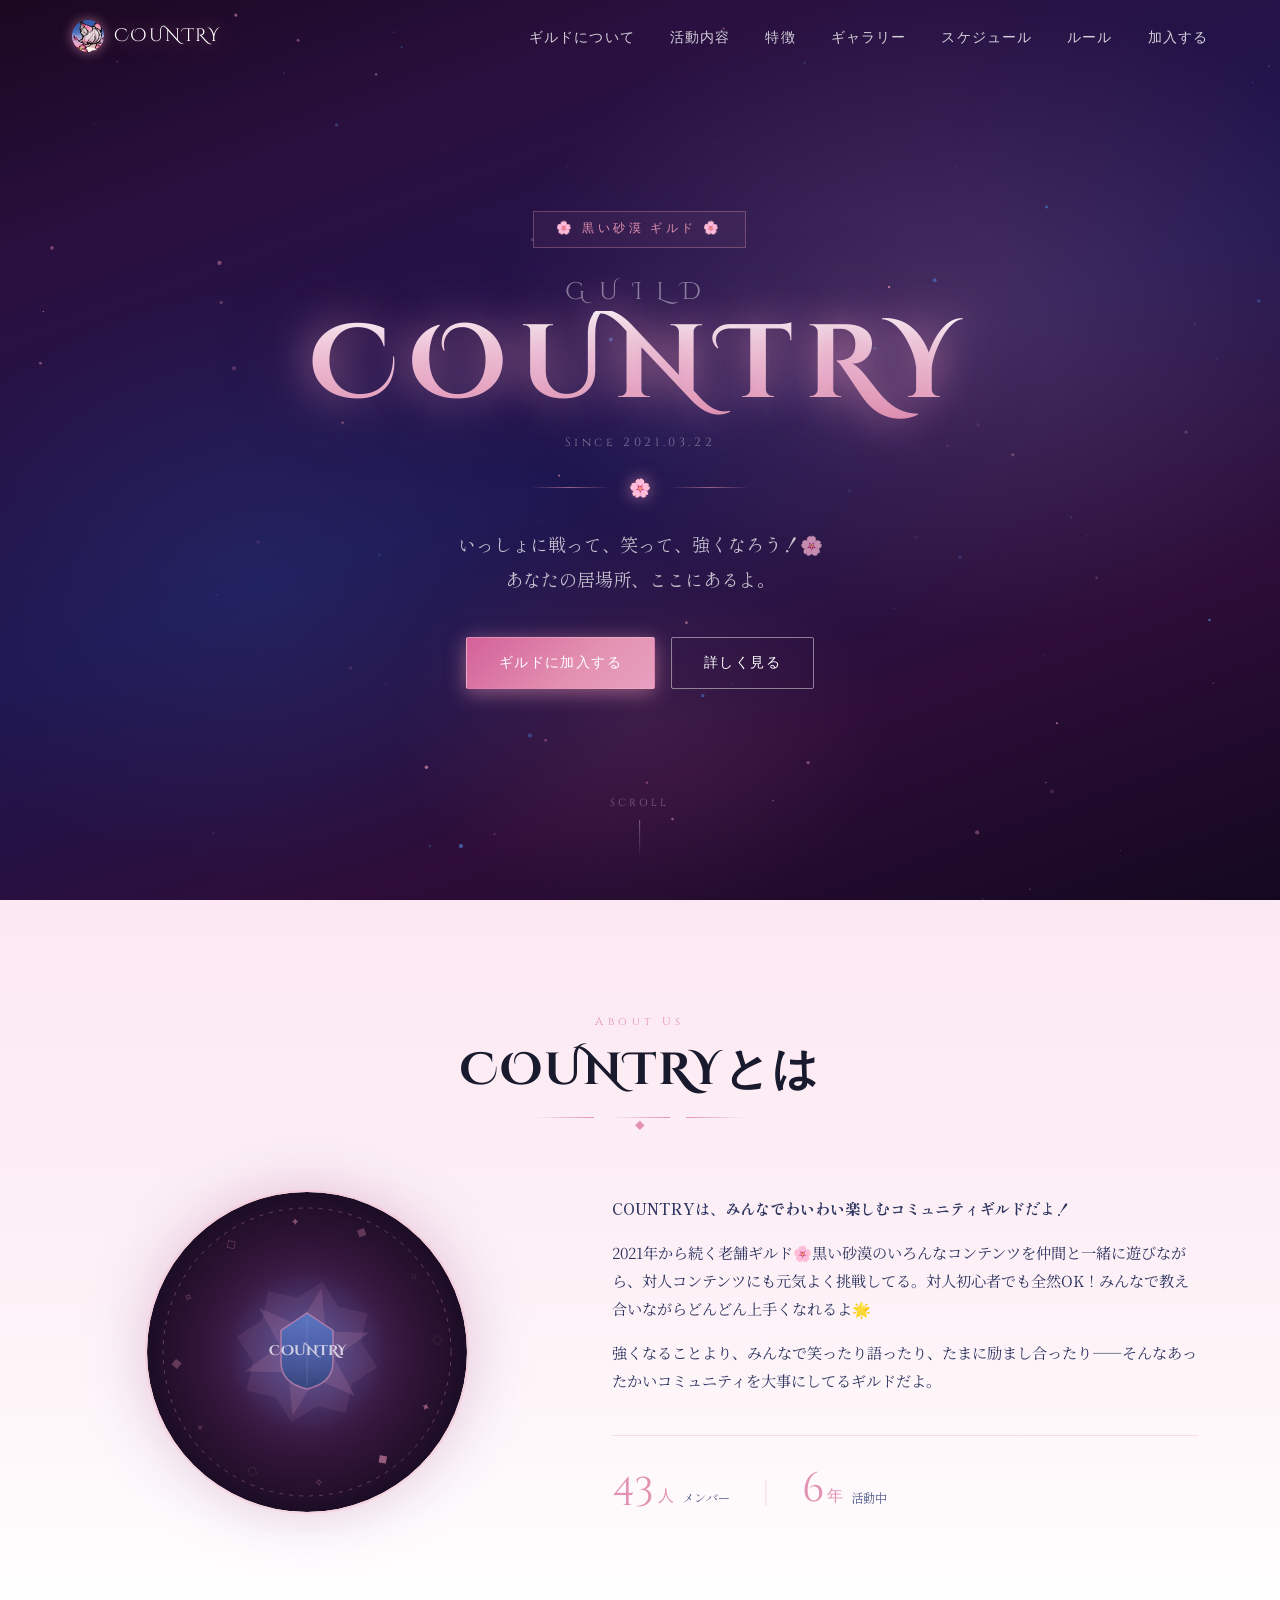
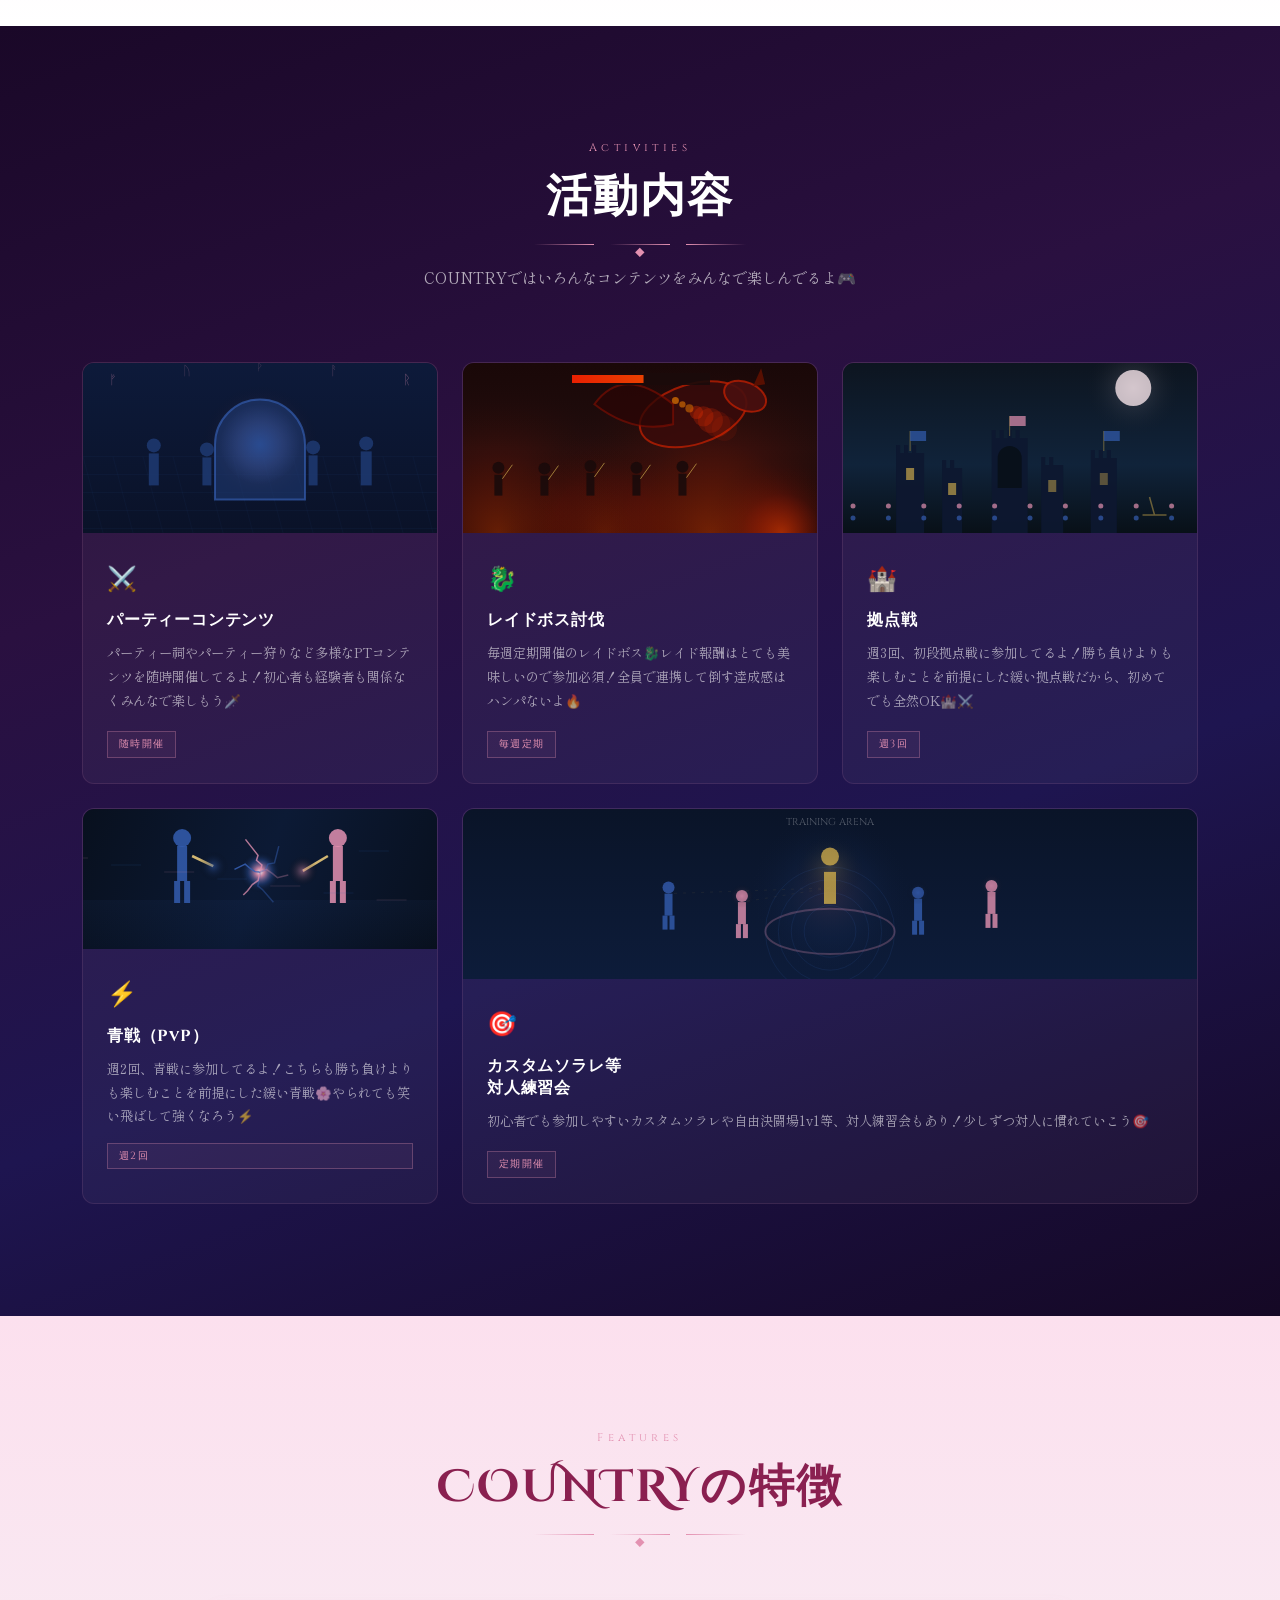
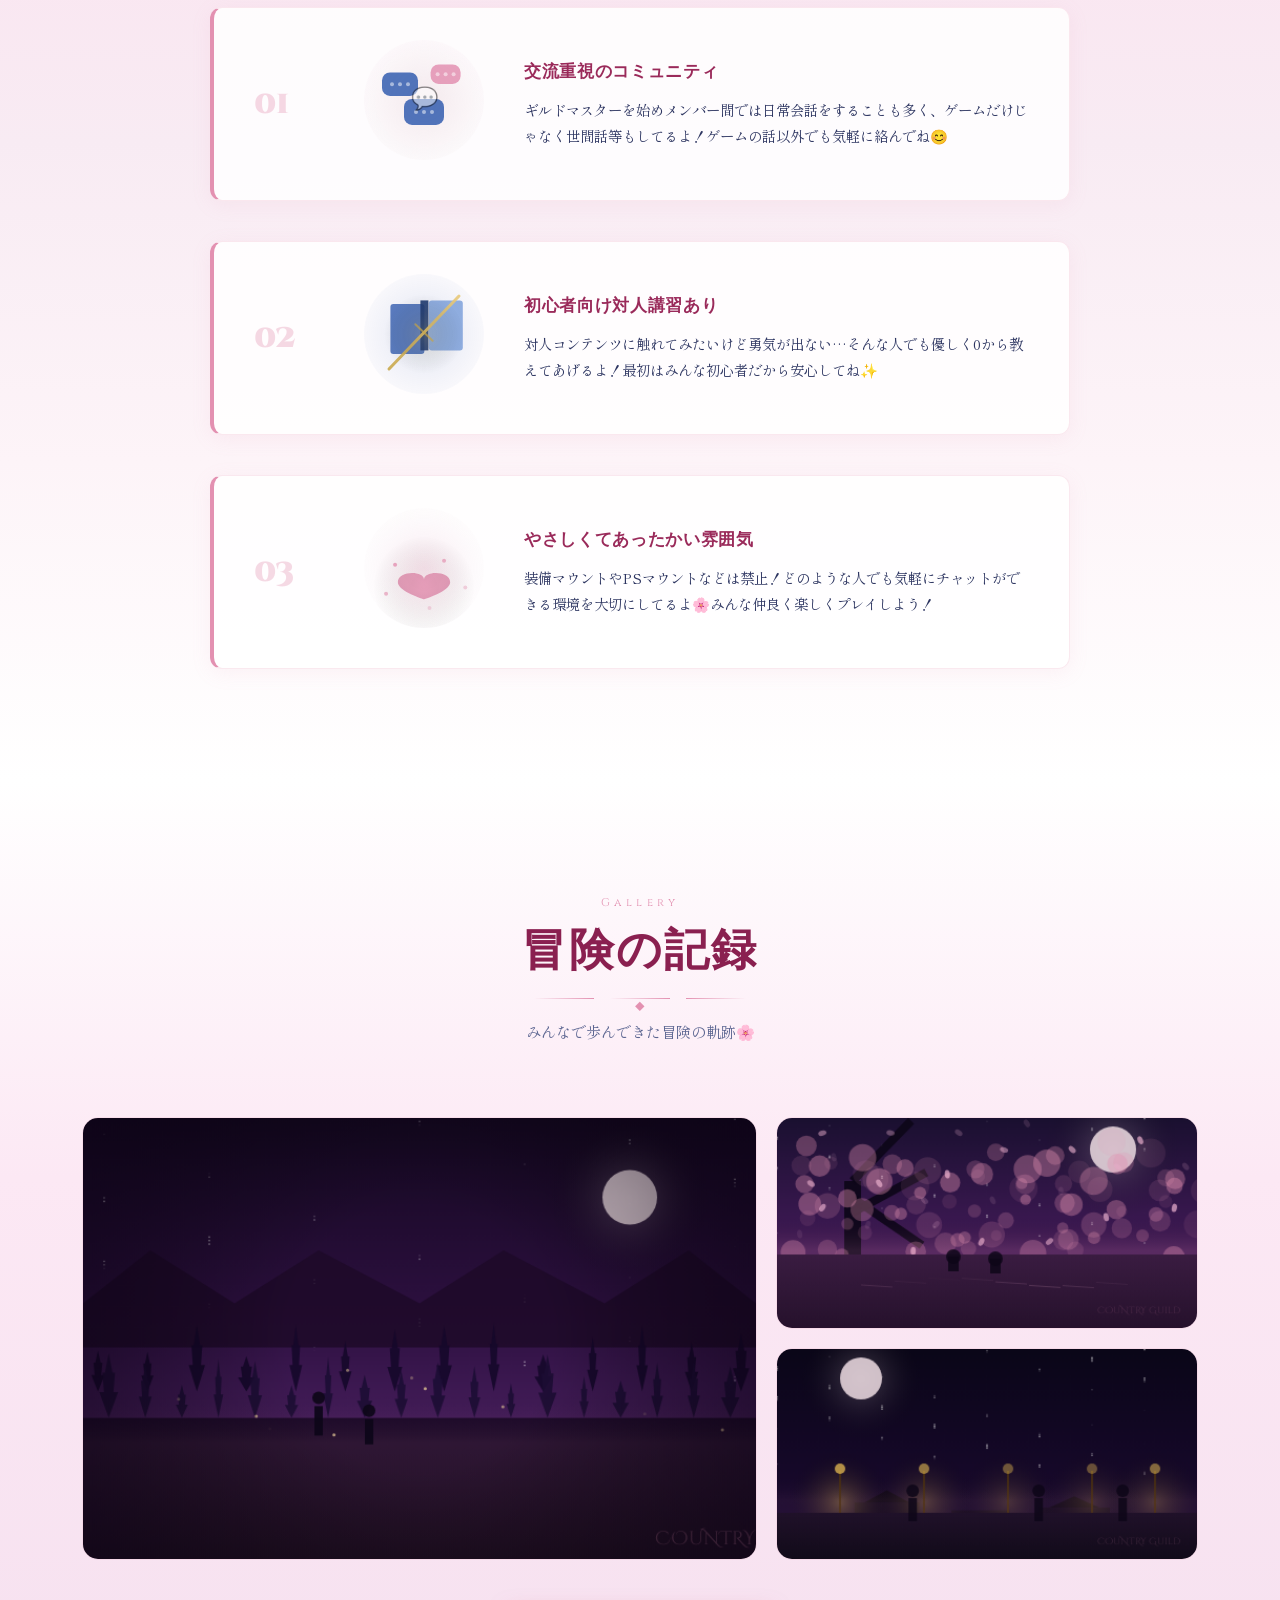
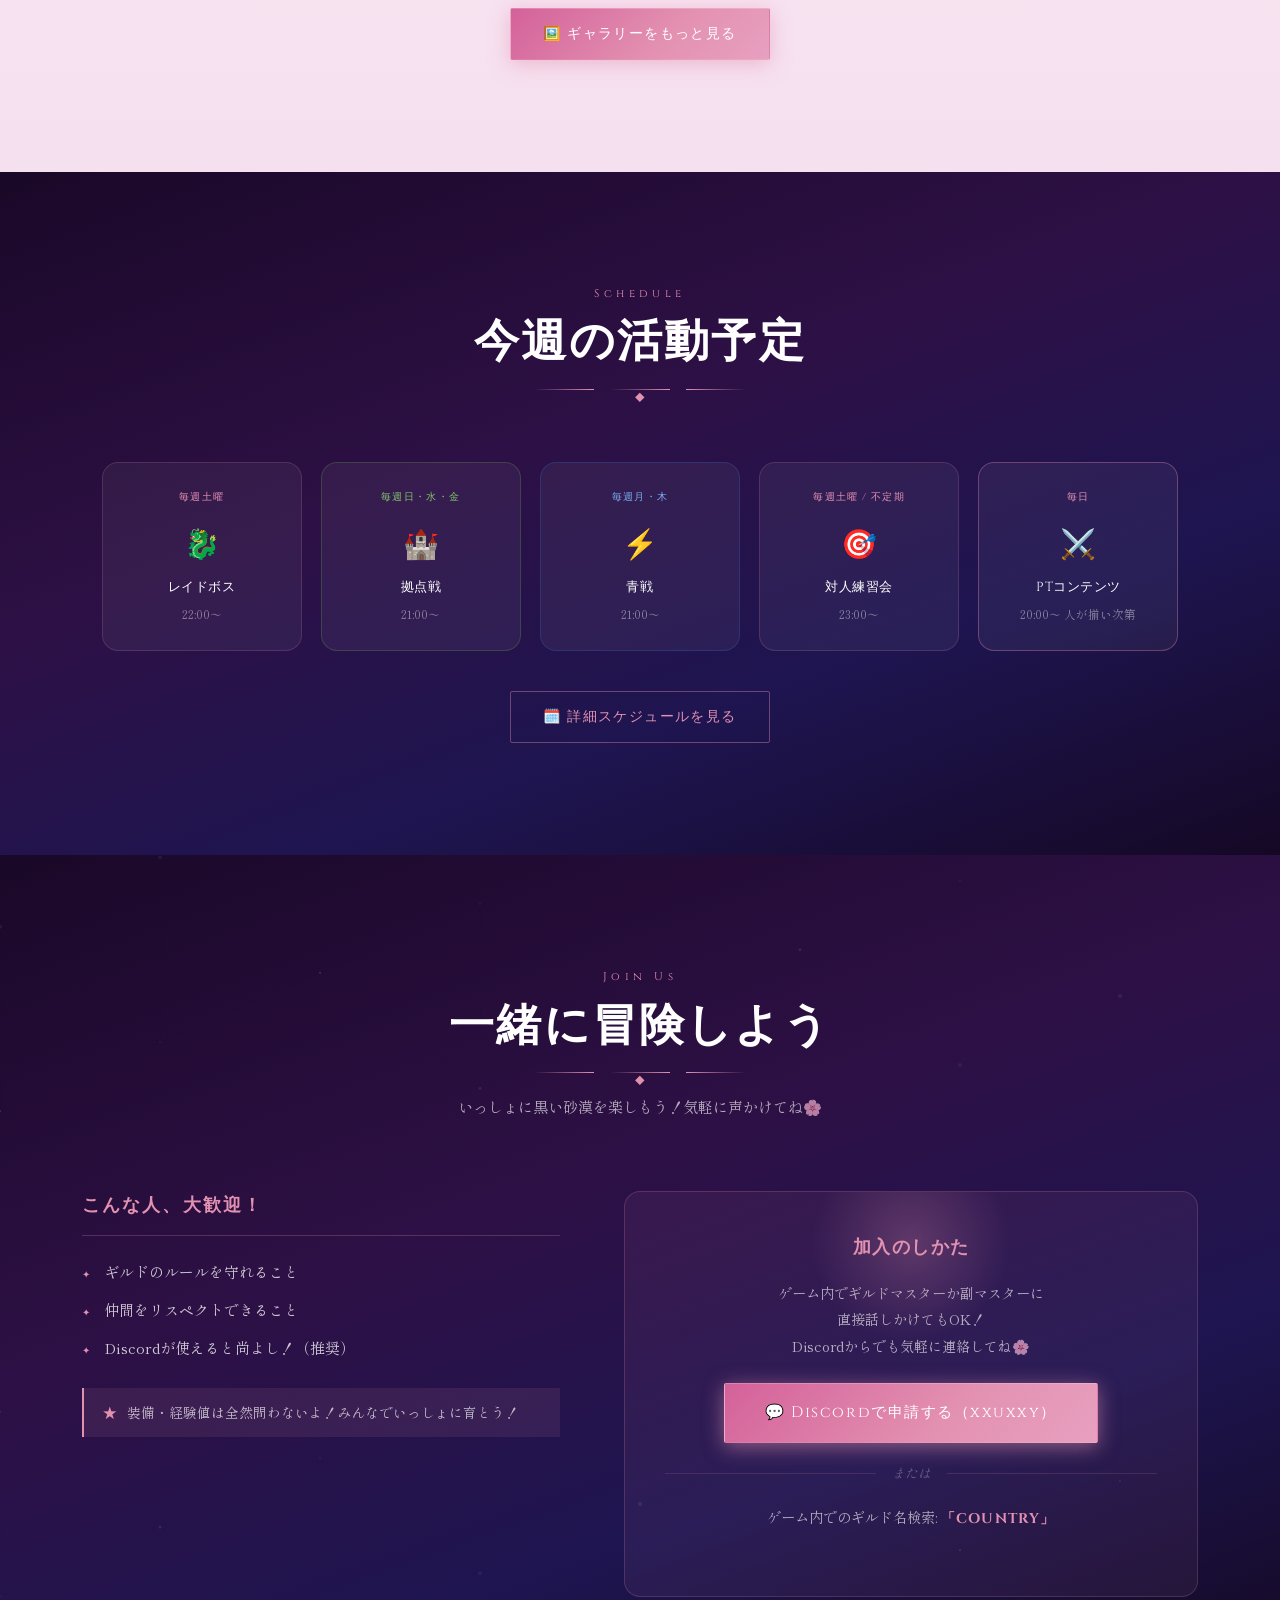
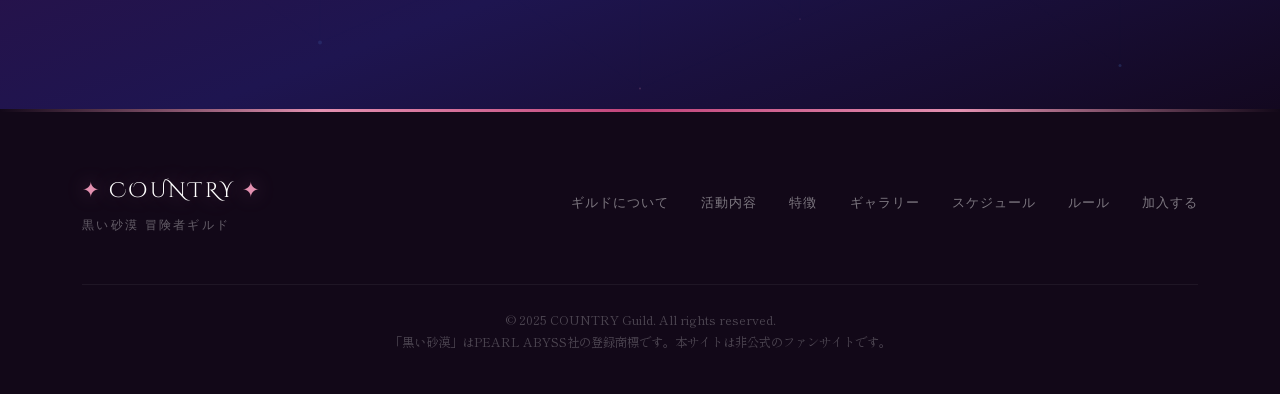
==== country-bdo/index.html @ 880e0381 "Add files via upload" ====
<!DOCTYPE html>
<html lang="ja">
<head>
  <meta charset="UTF-8">
  <meta name="viewport" content="width=device-width, initial-scale=1.0">
  <title>COUNTRY | 黒い砂漠 ギルド</title>
  <link rel="icon" href="favicon.ico" type="image/x-icon">
  <link rel="stylesheet" href="style.css">
  <link rel="stylesheet" href="common.css">
  <link href="https://fonts.googleapis.com/css2?family=Cinzel+Decorative:wght@400;700;900&family=Cinzel:wght@400;600;700&family=Noto+Serif+JP:wght@300;400;600;700&family=Shippori+Mincho:wght@400;600;800&display=swap" rel="stylesheet">
</head>
<body>

  <!-- ===== CANVAS HERO BACKGROUND ===== -->
  <canvas id="hero-canvas"></canvas>

  <!-- ===== NAVIGATION ===== -->
  <nav id="navbar">
    <div class="nav-inner">
      <div class="nav-logo">
        <img src="guild-logo.png" alt="COUNTRY" class="nav-logo-img">
        <span class="logo-text">COUNTRY</span>
      </div>
      <ul class="nav-links">
        <li><a href="#about">ギルドについて</a></li>
        <li><a href="#activities">活動内容</a></li>
        <li><a href="#features">特徴</a></li>
        <li><a href="gallery.html">ギャラリー</a></li>
        <li><a href="schedule.html">スケジュール</a></li>
        <li><a href="rules.html">ルール</a></li>
        <li><a href="#join">加入する</a></li>
      </ul>
      <button class="nav-toggle" id="nav-toggle" aria-label="メニュー">
        <span></span><span></span><span></span>
      </button>
    </div>
    <div class="nav-mobile" id="nav-mobile">
      <ul>
        <li><a href="#about">ギルドについて</a></li>
        <li><a href="#activities">活動内容</a></li>
        <li><a href="#features">特徴</a></li>
        <li><a href="gallery.html">ギャラリー</a></li>
        <li><a href="schedule.html">スケジュール</a></li>
        <li><a href="rules.html">ルール</a></li>
        <li><a href="#join">加入する</a></li>
      </ul>
    </div>
  </nav>

  <!-- ===== HERO SECTION ===== -->
  <section id="hero">
    <div class="hero-overlay"></div>
    <canvas id="particle-canvas"></canvas>
    <div class="hero-content">
      <div class="hero-badge">🌸 黒い砂漠 ギルド 🌸</div>
      <h1 class="hero-title">
        <span class="title-line">GUILD</span>
        <span class="title-main">COUNTRY</span>
      </h1>
      <div class="hero-since">Since 2021.03.22</div>
      <div class="hero-divider">
        <span class="divider-line"></span>
        <span class="divider-icon">🌸</span>
        <span class="divider-line"></span>
      </div>
      <p class="hero-subtitle">いっしょに戦って、笑って、強くなろう！🌸<br>あなたの居場所、ここにあるよ。</p>
      <div class="hero-buttons">
        <a href="#join" class="btn btn-primary">ギルドに加入する</a>
        <a href="#about" class="btn btn-secondary">詳しく見る</a>
      </div>
    </div>
    <div class="hero-scroll-hint">
      <span>SCROLL</span>
      <div class="scroll-arrow"></div>
    </div>
  </section>

  <!-- ===== ABOUT SECTION ===== -->
  <section id="about">
    <div class="section-bg about-bg"></div>
    <div class="container">
      <div class="section-header">
        <span class="section-label">About Us</span>
        <h2 class="section-title">COUNTRYとは</h2>
        <div class="section-divider">
          <span></span><span class="diamond">◆</span><span></span>
        </div>
      </div>
      <div class="about-grid">
        <div class="about-visual">
          <canvas id="crest-canvas" width="320" height="320"></canvas>
          <div class="about-visual-glow"></div>
        </div>
        <div class="about-text">
          <p class="about-lead">COUNTRYは、<strong>みんなでわいわい楽しむコミュニティギルド</strong>だよ！</p>
          <p>2021年から続く老舗ギルド🌸黒い砂漠のいろんなコンテンツを仲間と一緒に遊びながら、対人コンテンツにも元気よく挑戦してる。対人初心者でも全然OK！みんなで教え合いながらどんどん上手くなれるよ🌟</p>
          <p>強くなることより、みんなで笑ったり語ったり、たまに励まし合ったり——そんなあったかいコミュニティを大事にしてるギルドだよ。</p>
          <div class="about-stats">
            <div class="stat-item">
              <span class="stat-number" data-target="43">0</span>
              <span class="stat-unit">人</span>
              <span class="stat-label">メンバー</span>
            </div>
            <div class="stat-divider">|</div>
            <div class="stat-item">
              <span class="stat-number" data-target="6">0</span>
              <span class="stat-unit">年</span>
              <span class="stat-label">活動中</span>
            </div>
          </div>
        </div>
      </div>
    </div>
  </section>

  <!-- ===== ACTIVITIES SECTION ===== -->
  <section id="activities">
    <div class="section-bg activities-bg"></div>
    <div class="container">
      <div class="section-header">
        <span class="section-label">Activities</span>
        <h2 class="section-title">活動内容</h2>
        <div class="section-divider">
          <span></span><span class="diamond">◆</span><span></span>
        </div>
        <p class="section-desc">COUNTRYではいろんなコンテンツをみんなで楽しんでるよ🎮</p>
      </div>

      <div class="activities-grid">

        <div class="activity-card" data-index="0">
          <div class="activity-canvas-wrap">
            <canvas class="activity-canvas" width="400" height="200" data-type="party"></canvas>
          </div>
          <div class="activity-card-body">
            <div class="activity-icon">⚔️</div>
            <h3>パーティーコンテンツ</h3>
            <p>パーティー祠やパーティー狩りなど多様なPTコンテンツを随時開催してるよ！初心者も経験者も関係なくみんなで楽しもう🗡️</p>
            <div class="activity-tag">随時開催</div>
          </div>
        </div>

        <div class="activity-card" data-index="1">
          <div class="activity-canvas-wrap">
            <canvas class="activity-canvas" width="400" height="200" data-type="raid"></canvas>
          </div>
          <div class="activity-card-body">
            <div class="activity-icon">🐉</div>
            <h3>レイドボス討伐</h3>
            <p>毎週定期開催のレイドボス🐉レイド報酬はとても美味しいので参加必須！全員で連携して倒す達成感はハンパないよ🔥</p>
            <div class="activity-tag">毎週定期</div>
          </div>
        </div>

        <div class="activity-card" data-index="2">
          <div class="activity-canvas-wrap">
            <canvas class="activity-canvas" width="400" height="200" data-type="nodwar"></canvas>
          </div>
          <div class="activity-card-body">
            <div class="activity-icon">🏰</div>
            <h3>拠点戦</h3>
            <p>週3回、初段拠点戦に参加してるよ！勝ち負けよりも楽しむことを前提にした緩い拠点戦だから、初めてでも全然OK🏰⚔️</p>
            <div class="activity-tag">週3回</div>
          </div>
        </div>

        <div class="activity-card activity-card--wide" data-index="3">
          <div class="activity-canvas-wrap">
            <canvas class="activity-canvas" width="800" height="200" data-type="pvp"></canvas>
          </div>
          <div class="activity-card-body">
            <div class="activity-icon">⚡</div>
            <h3>青戦（PvP）</h3>
            <p>週2回、青戦に参加してるよ！こちらも勝ち負けよりも楽しむことを前提にした緩い青戦🌸やられても笑い飛ばして強くなろう⚡</p>
            <div class="activity-tag">週2回</div>
          </div>
        </div>

        <div class="activity-card" data-index="4">
          <div class="activity-canvas-wrap">
            <canvas class="activity-canvas" width="400" height="200" data-type="solaer"></canvas>
          </div>
          <div class="activity-card-body">
            <div class="activity-icon">🎯</div>
            <h3>カスタムソラレ等<br>対人練習会</h3>
            <p>初心者でも参加しやすいカスタムソラレや自由決闘場1v1等、対人練習会もあり！少しずつ対人に慣れていこう🎯</p>
            <div class="activity-tag">定期開催</div>
          </div>
        </div>

      </div>
    </div>
  </section>

  <!-- ===== FEATURES SECTION ===== -->
  <section id="features">
    <div class="section-bg features-bg"></div>
    <div class="container">
      <div class="section-header">
        <span class="section-label">Features</span>
        <h2 class="section-title">COUNTRYの特徴</h2>
        <div class="section-divider">
          <span></span><span class="diamond">◆</span><span></span>
        </div>
      </div>
      <div class="features-list">
        <div class="feature-item reveal">
          <div class="feature-number">01</div>
          <div class="feature-visual">
            <canvas class="feature-canvas" width="120" height="120" data-type="comm"></canvas>
          </div>
          <div class="feature-content">
            <h3>交流重視のコミュニティ</h3>
            <p>ギルドマスターを始めメンバー間では日常会話をすることも多く、ゲームだけじゃなく世間話等もしてるよ！ゲームの話以外でも気軽に絡んでね😊</p>
          </div>
        </div>
        <div class="feature-item reveal">
          <div class="feature-number">02</div>
          <div class="feature-visual">
            <canvas class="feature-canvas" width="120" height="120" data-type="lesson"></canvas>
          </div>
          <div class="feature-content">
            <h3>初心者向け対人講習あり</h3>
            <p>対人コンテンツに触れてみたいけど勇気が出ない…そんな人でも優しく0から教えてあげるよ！最初はみんな初心者だから安心してね✨</p>
          </div>
        </div>
        <div class="feature-item reveal">
          <div class="feature-number">03</div>
          <div class="feature-visual">
            <canvas class="feature-canvas" width="120" height="120" data-type="warm"></canvas>
          </div>
          <div class="feature-content">
            <h3>やさしくてあったかい雰囲気</h3>
            <p>装備マウントやPSマウントなどは禁止！どのような人でも気軽にチャットができる環境を大切にしてるよ🌸みんな仲良く楽しくプレイしよう！</p>
          </div>
        </div>
      </div>
    </div>
  </section>

  <!-- ===== GALLERY PREVIEW SECTION ===== -->
  <section id="gallery-preview">
    <div class="section-bg gallery-preview-bg"></div>
    <div class="container">
      <div class="section-header">
        <span class="section-label">Gallery</span>
        <h2 class="section-title gp-title">冒険の記録</h2>
        <div class="section-divider">
          <span></span><span class="diamond">◆</span><span></span>
        </div>
        <p class="section-desc gp-desc">みんなで歩んできた冒険の軌跡🌸</p>
      </div>
      <div class="gp-grid">
        <!-- =====================================================
             ▼ 冒険の記録 — メイン画像（大）
             画像を差し替える場合：src="" の中のパスを変更してください
             推奨サイズ: 横800px × 縦420px 以上
             ===================================================== -->
        <div class="gp-item gp-large">
          <img class="gp-img" src="" alt="冒険の記録メイン"
               onerror="this.style.display='none';this.nextElementSibling.style.display='flex'">
          <canvas class="gp-canvas gp-fallback" data-scene="heidel" width="800" height="420"></canvas>
          <div class="gp-overlay">
            <span class="gp-tag">🌙 ハイデル郊外の夜</span>
          </div>
        </div>

        <div class="gp-side">
          <!-- ===================================================
               ▼ サブ画像①（右上）
               src="" にパスを入れると自動で切り替わります
               推奨サイズ: 横400px × 縦200px 以上
               =================================================== -->
          <div class="gp-item">
            <img class="gp-img" src="" alt="ギャラリーサブ画像1"
                 onerror="this.style.display='none';this.nextElementSibling.style.display='flex'">
            <canvas class="gp-canvas gp-fallback" data-scene="blossom" width="400" height="200"></canvas>
            <div class="gp-overlay"><span class="gp-tag">🌸 桜の季節</span></div>
          </div>

          <!-- ===================================================
               ▼ サブ画像②（右下）
               src="" にパスを入れると自動で切り替わります
               推奨サイズ: 横400px × 縦200px 以上
               =================================================== -->
          <div class="gp-item">
            <img class="gp-img" src="" alt="ギャラリーサブ画像2"
                 onerror="this.style.display='none';this.nextElementSibling.style.display='flex'">
            <canvas class="gp-canvas gp-fallback" data-scene="calpheon" width="400" height="200"></canvas>
            <div class="gp-overlay"><span class="gp-tag">🏙️ カルフェオンの夜景</span></div>
          </div>
        </div>
      </div>
      <div class="gp-more-btn">
        <a href="gallery.html" class="btn btn-primary">🖼️ ギャラリーをもっと見る</a>
      </div>
    </div>
  </section>

  <!-- ===== SCHEDULE TEASER SECTION ===== -->
  <section id="schedule-teaser">
    <div class="section-bg schedule-teaser-bg"></div>
    <div class="container">
      <div class="section-header">
        <span class="section-label">Schedule</span>
        <h2 class="section-title">今週の活動予定</h2>
        <div class="section-divider">
          <span></span><span class="diamond">◆</span><span></span>
        </div>
      </div>
      <div class="st-cards">
        <div class="st-card reveal-item">
          <div class="st-day">毎週土曜</div>
          <div class="st-icon">🐉</div>
          <div class="st-name">レイドボス</div>
          <div class="st-time">22:00〜</div>
        </div>
        <div class="st-card st-card--green reveal-item">
          <div class="st-day">毎週日・水・金</div>
          <div class="st-icon">🏰</div>
          <div class="st-name">拠点戦</div>
          <div class="st-time">21:00〜</div>
        </div>
        <div class="st-card st-card--blue reveal-item">
          <div class="st-day">毎週月・木</div>
          <div class="st-icon">⚡</div>
          <div class="st-name">青戦</div>
          <div class="st-time">21:00〜</div>
        </div>
        <div class="st-card reveal-item">
          <div class="st-day">毎週土曜 / 不定期</div>
          <div class="st-icon">🎯</div>
          <div class="st-name">対人練習会</div>
          <div class="st-time">23:00〜</div>
        </div>
        <div class="st-card st-card--pink reveal-item">
          <div class="st-day">毎日</div>
          <div class="st-icon">⚔️</div>
          <div class="st-name">PTコンテンツ</div>
          <div class="st-time">20:00〜 人が揃い次第</div>
        </div>
      </div>
      <div class="st-more-btn">
        <a href="schedule.html" class="btn btn-secondary st-btn">🗓️ 詳細スケジュールを見る</a>
      </div>
    </div>
  </section>

  <!-- ===== JOIN SECTION ===== -->
  <section id="join">
    <div class="section-bg join-bg"></div>
    <canvas id="join-canvas"></canvas>
    <div class="container">
      <div class="section-header">
        <span class="section-label">Join Us</span>
        <h2 class="section-title">一緒に冒険しよう</h2>
        <div class="section-divider">
          <span></span><span class="diamond">◆</span><span></span>
        </div>
        <p class="section-desc">いっしょに黒い砂漠を楽しもう！気軽に声かけてね🌸</p>
      </div>
      <div class="join-content">
        <div class="join-requirements">
          <h3 class="join-req-title">こんな人、大歓迎！</h3>
          <ul class="req-list">
            <li>
              <span class="req-icon">✦</span>
              <span>ギルドのルールを守れること</span>
            </li>
            <li>
              <span class="req-icon">✦</span>
              <span>仲間をリスペクトできること</span>
            </li>
            <li>
              <span class="req-icon">✦</span>
              <span>Discordが使えると尚よし！（推奨）</span>
            </li>
          </ul>
          <div class="join-note">
            <span>★</span> 装備・経験値は全然問わないよ！みんなでいっしょに育とう！
          </div>
        </div>
        <div class="join-cta">
          <div class="cta-box">
            <div class="cta-glow"></div>
            <h3>加入のしかた</h3>
            <p>ゲーム内でギルドマスターか副マスターに<br>直接話しかけてもOK！<br>Discordからでも気軽に連絡してね🌸</p>
            <div class="cta-buttons">
              <a href="https://discord.com/users/xxuxxy" target="_blank" class="btn btn-primary btn-large">💬 Discordで申請する（xxuxxy）</a>
            </div>
            <div class="cta-divider">
              <span></span><em>または</em><span></span>
            </div>
            <p class="cta-ingame">ゲーム内でのギルド名検索: <strong>「COUNTRY」</strong></p>
          </div>
        </div>
      </div>
    </div>
  </section>

  <!-- ===== FOOTER ===== -->
  <footer id="footer">
    <div class="footer-top-deco"></div>
    <div class="container">
      <div class="footer-inner">
        <div class="footer-brand">
          <div class="footer-logo">
            <span>✦</span> COUNTRY <span>✦</span>
          </div>
          <p class="footer-tagline">黒い砂漠 冒険者ギルド</p>
        </div>
        <div class="footer-links">
          <a href="#about">ギルドについて</a>
          <a href="#activities">活動内容</a>
          <a href="#features">特徴</a>
          <a href="gallery.html">ギャラリー</a>
          <a href="schedule.html">スケジュール</a>
          <a href="rules.html">ルール</a>
          <a href="#join">加入する</a>
        </div>
      </div>
      <div class="footer-bottom">
        <p>© 2025 COUNTRY Guild. All rights reserved.</p>
        <p class="footer-disclaimer">「黒い砂漠」はPEARL ABYSS社の登録商標です。本サイトは非公式のファンサイトです。</p>
      </div>
    </div>
  </footer>

  <script src="images.js"></script>
  <script src="common.js"></script>
  <script src="script.js"></script>
</body>
</html>
---- country-bdo/style.css ----
/* ============================================================
   COUNTRY Guild Homepage — style.css
   Color Palette:
     Primary Blue  : #345DB0
     Pink Accent   : #E391B1
     Soft Rose     : #E8D7DD
     White         : #FFFFFF
   ============================================================ */

/* ── Reset & Root ─────────────────────────────────────────── */
*, *::before, *::after { box-sizing: border-box; margin: 0; padding: 0; }

:root {
  --blue:      #345DB0;
  --blue-dark: #1e3a72;
  --blue-mid:  #2a4d96;
  --pink:      #E391B1;
  --rose:      #E8D7DD;
  --white:     #FFFFFF;
  --text-dark: #1a1a2e;
  --text-mid:  #2d3561;
  --text-soft: #5a6490;

  --font-display: 'Cinzel Decorative', serif;
  --font-heading: 'Cinzel', serif;
  --font-body:    'Noto Serif JP', serif;
  --font-jp:      'Shippori Mincho', serif;

  --shadow-blue: 0 0 30px rgba(52, 93, 176, 0.4);
  --shadow-pink: 0 0 20px rgba(227, 145, 177, 0.35);
  --transition: 0.35s cubic-bezier(0.4, 0, 0.2, 1);
}

html { scroll-behavior: smooth; }

body {
  font-family: var(--font-body);
  color: var(--text-dark);
  background: var(--white);
  overflow-x: hidden;
  line-height: 1.75;
}

/* ── Hero Canvas (full-page background) ───────────────────── */
#hero-canvas {
  display: none; /* handled by section bg */
}

/* ── Navigation ───────────────────────────────────────────── */
#navbar {
  position: fixed;
  top: 0; left: 0; right: 0;
  z-index: 1000;
  transition: background var(--transition), box-shadow var(--transition);
}
#navbar.scrolled {
  background: rgba(45, 15, 35, 0.95);
  backdrop-filter: blur(12px);
  box-shadow: 0 2px 24px rgba(227, 145, 177, 0.3);
}

.nav-inner {
  max-width: 1200px;
  margin: 0 auto;
  padding: 0 2rem;
  height: 72px;
  display: flex;
  align-items: center;
  justify-content: space-between;
  gap: 2rem;
}

.nav-logo {
  font-family: var(--font-display);
  font-size: 1.1rem;
  color: var(--white);
  display: flex;
  align-items: center;
  gap: 0.6rem;
  letter-spacing: 0.1em;
  text-shadow: 0 0 20px rgba(227, 145, 177, 0.7);
  flex-shrink: 0;
}
.logo-crest {
  color: var(--pink);
  font-size: 0.75rem;
}

.nav-links {
  display: flex;
  list-style: none;
  gap: 2.2rem;
}
.nav-links a {
  font-family: var(--font-heading);
  font-size: 0.85rem;
  color: rgba(255,255,255,0.8);
  text-decoration: none;
  letter-spacing: 0.08em;
  padding: 0.3rem 0;
  position: relative;
  transition: color var(--transition);
}
.nav-links a::after {
  content: '';
  position: absolute;
  bottom: 0; left: 0;
  width: 0; height: 1px;
  background: var(--pink);
  transition: width var(--transition);
}
.nav-links a:hover { color: var(--pink); }
.nav-links a:hover::after { width: 100%; }

.nav-toggle {
  display: none;
  flex-direction: column;
  gap: 5px;
  background: none;
  border: none;
  cursor: pointer;
  padding: 4px;
}
.nav-toggle span {
  display: block;
  width: 26px; height: 2px;
  background: var(--white);
  border-radius: 2px;
  transition: var(--transition);
}

.nav-mobile {
  display: none;
  background: rgba(20, 30, 70, 0.98);
  padding: 1rem 2rem 1.5rem;
}
.nav-mobile.open { display: block; }
.nav-mobile ul { list-style: none; }
.nav-mobile ul li { border-bottom: 1px solid rgba(255,255,255,0.08); }
.nav-mobile ul li a {
  display: block;
  padding: 0.85rem 0;
  font-family: var(--font-heading);
  font-size: 0.95rem;
  color: rgba(255,255,255,0.85);
  text-decoration: none;
  letter-spacing: 0.08em;
  transition: color var(--transition);
}
.nav-mobile ul li a:hover { color: var(--pink); }

/* ── Buttons ──────────────────────────────────────────────── */
.btn {
  display: inline-flex;
  align-items: center;
  justify-content: center;
  font-family: var(--font-heading);
  font-size: 0.875rem;
  letter-spacing: 0.1em;
  text-decoration: none;
  border-radius: 2px;
  padding: 0.8rem 2rem;
  transition: all var(--transition);
  cursor: pointer;
  border: none;
}
.btn-primary {
  background: linear-gradient(135deg, #d4619a 0%, var(--pink) 60%, #e8a0c0 100%);
  color: var(--white);
  box-shadow: 0 4px 20px rgba(227, 145, 177, 0.55);
  border: 1px solid rgba(255,255,255,0.15);
}
.btn-primary:hover {
  background: linear-gradient(135deg, #e070aa 0%, #eca0c5 100%);
  box-shadow: 0 6px 30px rgba(227, 145, 177, 0.75);
  transform: translateY(-2px);
}
.btn-secondary {
  background: transparent;
  color: var(--white);
  border: 1px solid rgba(255,255,255,0.45);
}
.btn-secondary:hover {
  border-color: var(--pink);
  color: var(--pink);
  background: rgba(227, 145, 177, 0.1);
  transform: translateY(-2px);
}
.btn-ghost {
  background: transparent;
  color: var(--pink);
  border: 1px solid var(--pink);
}
.btn-ghost:hover {
  background: var(--pink);
  color: var(--white);
}
.btn-large {
  padding: 1rem 2.5rem;
  font-size: 0.95rem;
}

/* ── HERO ─────────────────────────────────────────────────── */
#hero {
  position: relative;
  min-height: 100vh;
  display: flex;
  align-items: center;
  justify-content: center;
  overflow: hidden;
  background: linear-gradient(
    160deg,
    #1a0820 0%,
    #2a1040 20%,
    #1e1650 50%,
    #2d0d38 75%,
    #140820 100%
  );
}

.hero-overlay {
  position: absolute;
  inset: 0;
  background:
    radial-gradient(ellipse 55% 55% at 75% 35%, rgba(227, 145, 177, 0.2) 0%, transparent 65%),
    radial-gradient(ellipse 45% 55% at 20% 65%, rgba(52, 93, 176, 0.18) 0%, transparent 60%),
    radial-gradient(ellipse 35% 40% at 50% 80%, rgba(227, 145, 177, 0.1) 0%, transparent 55%);
  pointer-events: none;
}

#particle-canvas {
  position: absolute;
  inset: 0;
  width: 100%;
  height: 100%;
  pointer-events: none;
}

.hero-content {
  position: relative;
  z-index: 2;
  text-align: center;
  padding: 2rem;
  max-width: 800px;
}

.hero-badge {
  display: inline-block;
  font-family: var(--font-heading);
  font-size: 0.78rem;
  letter-spacing: 0.28em;
  color: var(--pink);
  border: 1px solid rgba(227, 145, 177, 0.35);
  padding: 0.4rem 1.4rem;
  margin-bottom: 2rem;
  background: rgba(227, 145, 177, 0.06);
  animation: fadeSlideDown 0.8s ease both;
}

.hero-since {
  font-family: var(--font-heading);
  font-size: 0.75rem;
  letter-spacing: 0.3em;
  color: rgba(255,255,255,0.4);
  margin-top: -0.8rem;
  margin-bottom: 1.2rem;
  animation: fadeIn 1s ease 0.35s both;
}

.hero-title {
  font-family: var(--font-display);
  color: var(--white);
  line-height: 1.05;
  margin-bottom: 1.5rem;
  animation: fadeSlideUp 1s ease 0.2s both;
}
.title-line {
  display: block;
  font-size: clamp(1rem, 3vw, 1.5rem);
  letter-spacing: 0.6em;
  color: rgba(255,255,255,0.45);
  font-weight: 400;
  margin-bottom: 0.4rem;
}
.title-main {
  display: block;
  font-size: clamp(3rem, 8.5vw, 6.5rem);
  letter-spacing: 0.12em;
  text-shadow:
    0 0 40px rgba(227, 145, 177, 0.7),
    0 0 80px rgba(227, 145, 177, 0.35),
    0 0 120px rgba(52, 93, 176, 0.25);
  background: linear-gradient(180deg, #ffffff 0%, #f5c8dd 50%, #e391b1 100%);
  -webkit-background-clip: text;
  -webkit-text-fill-color: transparent;
  background-clip: text;
}

.hero-divider {
  display: flex;
  align-items: center;
  justify-content: center;
  gap: 1.2rem;
  margin-bottom: 1.5rem;
  animation: fadeIn 1s ease 0.5s both;
}
.divider-line {
  display: block;
  width: 80px; height: 1px;
  background: linear-gradient(90deg, transparent, rgba(227, 145, 177, 0.6), transparent);
}
.divider-icon {
  color: var(--pink);
  font-size: 1.1rem;
  filter: drop-shadow(0 0 8px rgba(227, 145, 177, 0.7));
}

.hero-subtitle {
  font-family: var(--font-jp);
  font-size: clamp(0.95rem, 2vw, 1.15rem);
  color: rgba(255,255,255,0.72);
  line-height: 1.9;
  margin-bottom: 2.5rem;
  animation: fadeIn 1s ease 0.6s both;
  font-weight: 300;
}

.hero-buttons {
  display: flex;
  gap: 1rem;
  justify-content: center;
  flex-wrap: wrap;
  animation: fadeSlideUp 1s ease 0.8s both;
}

.hero-scroll-hint {
  position: absolute;
  bottom: 2.5rem;
  left: 50%;
  transform: translateX(-50%);
  display: flex;
  flex-direction: column;
  align-items: center;
  gap: 0.5rem;
  color: rgba(255,255,255,0.35);
  font-family: var(--font-heading);
  font-size: 0.65rem;
  letter-spacing: 0.3em;
  animation: fadeIn 1.5s ease 1.5s both;
}
.scroll-arrow {
  width: 1px;
  height: 40px;
  background: linear-gradient(to bottom, rgba(255,255,255,0.35), transparent);
  animation: scrollPulse 2s ease-in-out infinite;
}

/* ── Container ────────────────────────────────────────────── */
.container {
  max-width: 1180px;
  margin: 0 auto;
  padding: 0 2rem;
  position: relative;
  z-index: 2;
}

/* ── Section Shared ───────────────────────────────────────── */
section { position: relative; padding: 7rem 0; }

.section-bg {
  position: absolute;
  inset: 0;
  z-index: 0;
}

.section-header {
  text-align: center;
  margin-bottom: 4.5rem;
}
.section-label {
  display: block;
  font-family: var(--font-heading);
  font-size: 0.7rem;
  letter-spacing: 0.4em;
  color: var(--pink);
  margin-bottom: 0.8rem;
}
.section-title {
  font-family: var(--font-display);
  font-size: clamp(1.8rem, 4vw, 2.8rem);
  color: var(--text-dark);
  letter-spacing: 0.05em;
  line-height: 1.2;
}
.section-divider {
  display: flex;
  align-items: center;
  justify-content: center;
  gap: 1rem;
  margin: 1.2rem auto;
}
.section-divider span {
  display: block;
  width: 60px; height: 1px;
  background: linear-gradient(90deg, transparent, var(--pink));
}
.section-divider span:last-child {
  background: linear-gradient(90deg, var(--pink), transparent);
}
.diamond { color: var(--pink); font-size: 0.6rem; }
.section-desc {
  font-family: var(--font-jp);
  font-size: 0.95rem;
  color: var(--text-soft);
  margin-top: 0.8rem;
}

/* ── ABOUT ────────────────────────────────────────────────── */
.about-bg {
  background: linear-gradient(180deg, #fce8f2 0%, #fdf0f6 50%, var(--white) 100%);
}

/* Inverted section title for dark sections */
#activities .section-title,
#join .section-title {
  color: var(--white);
}
#activities .section-label,
#join .section-label { color: var(--pink); }
#activities .section-desc,
#join .section-desc { color: rgba(255,255,255,0.65); }
#activities .section-divider span,
#join .section-divider span { background: linear-gradient(90deg, transparent, var(--pink)); }
#activities .section-divider span:last-child,
#join .section-divider span:last-child { background: linear-gradient(90deg, var(--pink), transparent); }

.about-grid {
  display: grid;
  grid-template-columns: 1fr 1.3fr;
  gap: 5rem;
  align-items: center;
}
.about-visual {
  position: relative;
  display: flex;
  justify-content: center;
  align-items: center;
}
#crest-canvas {
  border-radius: 50%;
  border: 2px solid rgba(227, 145, 177, 0.35);
  box-shadow:
    0 0 40px rgba(227, 145, 177, 0.25),
    0 0 80px rgba(52, 93, 176, 0.1);
}
.about-visual-glow {
  position: absolute;
  inset: -20px;
  border-radius: 50%;
  background: radial-gradient(circle, rgba(227, 145, 177, 0.12), transparent 70%);
  pointer-events: none;
  animation: glowPulse 3s ease-in-out infinite;
}

.about-lead {
  font-family: var(--font-jp);
  font-size: 1.15rem;
  font-weight: 600;
  color: #c0437a;
  margin-bottom: 1.2rem;
  line-height: 1.7;
}
.about-text p {
  font-size: 0.95rem;
  color: var(--text-mid);
  margin-bottom: 1rem;
  line-height: 1.85;
}
.about-stats {
  display: flex;
  align-items: center;
  gap: 2rem;
  margin-top: 2.5rem;
  padding-top: 2rem;
  border-top: 1px solid rgba(227, 145, 177, 0.25);
}
.stat-item {
  display: flex;
  align-items: baseline;
  gap: 0.2rem;
  flex-direction: row;
  flex-wrap: wrap;
}
.stat-number {
  font-family: var(--font-display);
  font-size: 2.5rem;
  color: var(--pink);
  line-height: 1;
}
.stat-unit {
  font-family: var(--font-heading);
  font-size: 1rem;
  color: var(--pink);
}
.stat-label {
  font-family: var(--font-jp);
  font-size: 0.78rem;
  color: var(--text-soft);
  margin-left: 0.3rem;
  align-self: flex-end;
}
.stat-divider {
  color: rgba(227, 145, 177, 0.3);
  font-size: 1.5rem;
}

/* ── ACTIVITIES ───────────────────────────────────────────── */
.activities-bg {
  background: linear-gradient(160deg, #1a0828 0%, #2a1040 35%, #1e1550 65%, #150825 100%);
}

.activities-grid {
  display: grid;
  grid-template-columns: repeat(3, 1fr);
  gap: 1.5rem;
}

/* Row 2: 青戦(1/4) + 対人練習会(3/4) side by side */
.activities-grid .activity-card--wide {
  grid-column: 1 / 2;
  width: auto;
  margin: 0;
}
.activities-grid .activity-card:nth-child(5) {
  grid-column: 2 / 4;
  margin: 0;
}

/* simpler: use subgrid-like centering */
.activities-grid {
  grid-template-rows: auto auto;
}

.activity-card {
  background: rgba(255,255,255,0.04);
  border: 1px solid rgba(227, 145, 177, 0.12);
  border-radius: 12px;
  overflow: hidden;
  transition: transform var(--transition), box-shadow var(--transition), border-color var(--transition);
  opacity: 0;
  transform: translateY(24px);
}
.activity-card.visible {
  animation: cardReveal 0.6s ease forwards;
}
.activity-card:hover {
  transform: translateY(-6px);
  box-shadow: 0 16px 40px rgba(227, 145, 177, 0.3), 0 0 0 1px rgba(227, 145, 177, 0.35);
  border-color: rgba(227, 145, 177, 0.45);
}

.activity-canvas-wrap {
  width: 100%;
  height: 170px;
  overflow: hidden;
  position: relative;
}
.activity-canvas {
  width: 100%;
  height: 100%;
  display: block;
}

.activity-card-body {
  padding: 1.4rem 1.5rem 1.6rem;
}
.activity-icon {
  font-size: 1.5rem;
  margin-bottom: 0.7rem;
}
.activity-card h3 {
  font-family: var(--font-heading);
  font-size: 1rem;
  color: var(--white);
  letter-spacing: 0.05em;
  margin-bottom: 0.6rem;
  line-height: 1.4;
}
.activity-card p {
  font-family: var(--font-jp);
  font-size: 0.83rem;
  color: rgba(255,255,255,0.6);
  line-height: 1.8;
  margin-bottom: 0.9rem;
}
.activity-tag {
  display: inline-block;
  font-family: var(--font-heading);
  font-size: 0.65rem;
  letter-spacing: 0.12em;
  color: var(--pink);
  border: 1px solid rgba(227, 145, 177, 0.3);
  padding: 0.2rem 0.7rem;
  background: rgba(227, 145, 177, 0.06);
}

/* last-row centering trick */
.activities-grid {
  position: relative;
}

/* ── FEATURES ─────────────────────────────────────────────── */
.features-bg {
  background: linear-gradient(180deg, #fce0ee 0%, #f8ebf3 40%, #fdf4f8 70%, var(--white) 100%);
}
#features .section-title { color: #8a2050; }

.features-list {
  display: flex;
  flex-direction: column;
  gap: 2.5rem;
  max-width: 860px;
  margin: 0 auto;
}
.feature-item {
  display: grid;
  grid-template-columns: 70px 120px 1fr;
  gap: 2.5rem;
  align-items: center;
  padding: 2rem 2.5rem;
  background: rgba(255,255,255,0.85);
  border: 1px solid rgba(227, 145, 177, 0.2);
  border-left: 4px solid var(--pink);
  border-radius: 12px;
  box-shadow: 0 4px 20px rgba(227, 145, 177, 0.1);
  opacity: 0;
  transform: translateX(-30px);
  transition: opacity 0.6s ease, transform 0.6s ease;
}
.feature-item.revealed {
  opacity: 1;
  transform: translateX(0);
}
.feature-item:hover {
  box-shadow: 0 8px 30px rgba(227, 145, 177, 0.22);
  border-left-color: #c0437a;
}

.feature-number {
  font-family: var(--font-display);
  font-size: 2rem;
  color: rgba(227, 145, 177, 0.35);
  line-height: 1;
  font-weight: 900;
}
.feature-canvas { border-radius: 50%; }

.feature-content h3 {
  font-family: var(--font-heading);
  font-size: 1.05rem;
  color: #9a2a5a;
  margin-bottom: 0.6rem;
  letter-spacing: 0.04em;
}
.feature-content p {
  font-family: var(--font-jp);
  font-size: 0.9rem;
  color: var(--text-mid);
  line-height: 1.85;
}

/* ── JOIN ─────────────────────────────────────────────────── */
.join-bg {
  background: linear-gradient(160deg, #1a0828 0%, #2d1045 40%, #1e1550 70%, #130820 100%);
}
#join-canvas {
  position: absolute;
  inset: 0; width: 100%; height: 100%;
  pointer-events: none;
  opacity: 0.45;
}

.join-content {
  display: grid;
  grid-template-columns: 1fr 1.2fr;
  gap: 4rem;
  align-items: start;
}

.join-req-title {
  font-family: var(--font-heading);
  font-size: 1.1rem;
  color: var(--pink);
  letter-spacing: 0.12em;
  margin-bottom: 1.5rem;
  padding-bottom: 0.8rem;
  border-bottom: 1px solid rgba(227, 145, 177, 0.25);
}

.req-list {
  list-style: none;
  display: flex;
  flex-direction: column;
  gap: 0.9rem;
}
.req-list li {
  display: flex;
  align-items: flex-start;
  gap: 0.9rem;
  font-family: var(--font-jp);
  font-size: 0.92rem;
  color: rgba(255,255,255,0.78);
  line-height: 1.6;
}
.req-icon {
  color: var(--pink);
  font-size: 0.65rem;
  margin-top: 0.4rem;
  flex-shrink: 0;
}

.join-note {
  margin-top: 1.8rem;
  padding: 0.8rem 1.2rem;
  background: rgba(227, 145, 177, 0.1);
  border-left: 2px solid var(--pink);
  font-family: var(--font-jp);
  font-size: 0.85rem;
  color: rgba(255,255,255,0.7);
  display: flex;
  align-items: center;
  gap: 0.6rem;
}
.join-note span { color: var(--pink); }

.cta-box {
  position: relative;
  background: rgba(227, 145, 177, 0.07);
  border: 1px solid rgba(227, 145, 177, 0.2);
  border-radius: 16px;
  padding: 2.5rem;
  text-align: center;
  overflow: hidden;
}
.cta-glow {
  position: absolute;
  top: -50px; left: 50%;
  transform: translateX(-50%);
  width: 200px; height: 200px;
  background: radial-gradient(circle, rgba(227, 145, 177, 0.25), transparent 70%);
  pointer-events: none;
}
.cta-box h3 {
  font-family: var(--font-heading);
  font-size: 1.15rem;
  color: var(--pink);
  letter-spacing: 0.08em;
  margin-bottom: 1rem;
}
.cta-box p {
  font-family: var(--font-jp);
  font-size: 0.88rem;
  color: rgba(255,255,255,0.65);
  line-height: 1.85;
  margin-bottom: 1.5rem;
}
.cta-buttons {
  display: flex;
  flex-direction: column;
  gap: 0.8rem;
  align-items: center;
}
.cta-divider {
  display: flex;
  align-items: center;
  gap: 1rem;
  margin: 1.2rem 0;
  color: rgba(255,255,255,0.3);
  font-family: var(--font-jp);
  font-size: 0.8rem;
}
.cta-divider span {
  flex: 1;
  height: 1px;
  background: rgba(227, 145, 177, 0.15);
}
.cta-ingame {
  font-family: var(--font-jp);
  font-size: 0.85rem;
  color: rgba(255,255,255,0.55);
}
.cta-ingame strong {
  color: var(--pink);
  font-family: var(--font-heading);
  letter-spacing: 0.08em;
}

/* ── FOOTER ───────────────────────────────────────────────── */
footer {
  background: #120818;
  padding: 4rem 0 2.5rem;
  position: relative;
}
.footer-top-deco {
  height: 3px;
  background: linear-gradient(90deg, transparent, var(--pink), #c0437a, var(--pink), transparent);
  margin-bottom: 0;
  position: absolute;
  top: 0; left: 0; right: 0;
}

.footer-inner {
  display: flex;
  align-items: center;
  justify-content: space-between;
  margin-bottom: 3rem;
  flex-wrap: wrap;
  gap: 2rem;
}
.footer-logo {
  font-family: var(--font-display);
  font-size: 1.3rem;
  color: var(--white);
  letter-spacing: 0.1em;
  text-shadow: 0 0 20px rgba(227, 145, 177, 0.4);
  margin-bottom: 0.4rem;
}
.footer-logo span { color: var(--pink); }
.footer-tagline {
  font-family: var(--font-heading);
  font-size: 0.72rem;
  color: rgba(255,255,255,0.35);
  letter-spacing: 0.2em;
}

.footer-links {
  display: flex;
  gap: 2rem;
  flex-wrap: wrap;
}
.footer-links a {
  font-family: var(--font-heading);
  font-size: 0.8rem;
  color: rgba(255,255,255,0.45);
  text-decoration: none;
  letter-spacing: 0.08em;
  transition: color var(--transition);
}
.footer-links a:hover { color: var(--pink); }

.footer-bottom {
  border-top: 1px solid rgba(255,255,255,0.06);
  padding-top: 1.5rem;
  text-align: center;
}
.footer-bottom p {
  font-family: var(--font-jp);
  font-size: 0.78rem;
  color: rgba(255,255,255,0.25);
  line-height: 1.8;
}

/* ── Animations ───────────────────────────────────────────── */
@keyframes fadeSlideDown {
  from { opacity: 0; transform: translateY(-16px); }
  to   { opacity: 1; transform: translateY(0); }
}
@keyframes fadeSlideUp {
  from { opacity: 0; transform: translateY(20px); }
  to   { opacity: 1; transform: translateY(0); }
}
@keyframes fadeIn {
  from { opacity: 0; }
  to   { opacity: 1; }
}
@keyframes cardReveal {
  from { opacity: 0; transform: translateY(24px); }
  to   { opacity: 1; transform: translateY(0); }
}
@keyframes glowPulse {
  0%, 100% { opacity: 0.5; transform: scale(1); }
  50%       { opacity: 1;   transform: scale(1.06); }
}
@keyframes scrollPulse {
  0%, 100% { transform: scaleY(1); opacity: 0.35; }
  50%       { transform: scaleY(0.7); opacity: 0.6; }
}

/* ── Responsive ───────────────────────────────────────────── */
@media (max-width: 900px) {
  .nav-links { display: none; }
  .nav-toggle { display: flex; }

  .about-grid { grid-template-columns: 1fr; gap: 3rem; }
  .about-visual { order: -1; }

  .activities-grid {
    grid-template-columns: 1fr 1fr;
  }
  .activities-grid .activity-card--wide { grid-column: auto; }
  .activities-grid .activity-card:nth-child(5) { grid-column: auto; }

  .feature-item {
    grid-template-columns: 50px 1fr;
    grid-template-rows: auto auto;
  }
  .feature-visual { display: none; }

  .join-content { grid-template-columns: 1fr; gap: 2.5rem; }
}

@media (max-width: 600px) {
  section { padding: 5rem 0; }
  .activities-grid { grid-template-columns: 1fr; }
  .about-stats { flex-wrap: wrap; gap: 1.2rem; }
  .stat-divider { display: none; }
  .hero-buttons { flex-direction: column; align-items: center; }

  .feature-item {
    grid-template-columns: 1fr;
    padding: 1.5rem;
    gap: 1rem;
  }
  .feature-number { font-size: 1.4rem; }

  .footer-inner { flex-direction: column; text-align: center; }
  .footer-links { justify-content: center; }
}

/* ── Nav active state ─────────────────────────────────────── */
.nav-active {
  color: var(--pink) !important;
}
.nav-active::after {
  width: 100% !important;
}

/* ── Gallery Preview Section ──────────────────────────────── */
#gallery-preview { padding: 7rem 0; }
.gallery-preview-bg {
  background: linear-gradient(180deg, #fff 0%, #fce8f4 40%, #f5e0ef 100%);
}
.gp-title { color: #8a2050; }
.gp-desc  { color: var(--text-soft); }

.gp-grid {
  display: grid;
  grid-template-columns: 1.6fr 1fr;
  gap: 1.2rem;
  margin-bottom: 2.5rem;
}
.gp-side {
  display: flex;
  flex-direction: column;
  gap: 1.2rem;
}
.gp-item {
  position: relative;
  border-radius: 16px;
  overflow: hidden;
  cursor: pointer;
  border: 1px solid rgba(227,145,177,0.15);
  transition: box-shadow 0.3s, transform 0.3s;
}
.gp-item:hover {
  box-shadow: 0 10px 32px rgba(227,145,177,0.25);
  transform: translateY(-3px);
}
.gp-canvas { width: 100%; display: block; height: 300px; object-fit: cover; }
.gp-large .gp-canvas { height: 100%; min-height: 300px; }
.gp-side .gp-canvas { height: 160px; }

.gp-overlay {
  position: absolute;
  inset: 0;
  background: linear-gradient(to top, rgba(20,5,30,0.75) 0%, transparent 55%);
  display: flex;
  align-items: flex-end;
  padding: 1rem 1.2rem;
  opacity: 0;
  transition: opacity 0.3s;
}
.gp-item:hover .gp-overlay { opacity: 1; }
.gp-tag {
  font-family: var(--font-heading);
  font-size: 0.78rem;
  color: var(--white);
  letter-spacing: 0.08em;
  background: rgba(227,145,177,0.2);
  border: 1px solid rgba(227,145,177,0.3);
  padding: 0.25rem 0.7rem;
  border-radius: 6px;
}
.gp-more-btn {
  text-align: center;
  padding-top: 0.5rem;
}

/* ── Schedule Teaser Section ──────────────────────────────── */
#schedule-teaser { padding: 7rem 0; }
.schedule-teaser-bg {
  background: linear-gradient(160deg, #1a0828 0%, #2d1045 40%, #1e1550 70%, #150825 100%);
}
#schedule-teaser .section-title { color: var(--white); }
#schedule-teaser .section-label { color: var(--pink); }
#schedule-teaser .section-desc  { color: rgba(255,255,255,0.6); }
#schedule-teaser .section-divider span { background: linear-gradient(90deg, transparent, var(--pink)); }
#schedule-teaser .section-divider span:last-child { background: linear-gradient(90deg, var(--pink), transparent); }

.st-cards {
  display: flex;
  gap: 1.2rem;
  justify-content: center;
  flex-wrap: wrap;
  margin-bottom: 2.5rem;
}
.st-card {
  background: rgba(255,255,255,0.05);
  border: 1px solid rgba(227,145,177,0.18);
  border-radius: 16px;
  padding: 1.6rem 1.4rem;
  text-align: center;
  min-width: 140px;
  flex: 1;
  max-width: 200px;
  opacity: 0;
  transform: translateY(20px);
  transition: transform 0.3s, box-shadow 0.3s, opacity 0.5s;
}
.st-card.revealed { opacity: 1; transform: translateY(0); }
.st-card:hover {
  transform: translateY(-4px);
  box-shadow: 0 8px 28px rgba(227,145,177,0.2);
  border-color: rgba(227,145,177,0.4);
}
/* 拠点戦 — green */
.st-card--green { border-color: rgba(90,138,74,0.35); }
.st-card--green .st-day { color: #7ec86a; }
.st-card--green:hover { box-shadow: 0 8px 28px rgba(90,138,74,0.25); border-color: rgba(90,138,74,0.6); }
/* 青戦 — blue */
.st-card--blue { border-color: rgba(52,93,176,0.35); }
.st-card--blue .st-day { color: #7aadee; }
.st-card--blue:hover { box-shadow: 0 8px 28px rgba(52,93,176,0.25); border-color: rgba(52,93,176,0.6); }
/* PTコンテンツ — pink */
.st-card--pink { border-color: rgba(227,145,177,0.35); }
.st-card--pink .st-day { color: var(--pink); }
.st-day {
  font-family: var(--font-heading);
  font-size: 0.62rem;
  letter-spacing: 0.14em;
  color: var(--pink);
  margin-bottom: 0.7rem;
}
.st-icon { font-size: 1.8rem; margin-bottom: 0.5rem; }
.st-name {
  font-family: var(--font-heading);
  font-size: 0.82rem;
  color: var(--white);
  letter-spacing: 0.04em;
  margin-bottom: 0.35rem;
}
.st-time {
  font-family: var(--font-jp);
  font-size: 0.72rem;
  color: rgba(255,255,255,0.45);
}
.st-more-btn {
  text-align: center;
}
.st-btn {
  color: var(--pink) !important;
  border-color: rgba(227,145,177,0.4) !important;
}
.st-btn:hover {
  background: rgba(227,145,177,0.1) !important;
}

/* ── Activity card wide variant (青戦) ──────────────────── */
.activity-card--wide {
  grid-column: auto;
  width: 25%;
  margin: 0 auto;
}
.activity-card--wide .activity-canvas-wrap {
  height: 140px;
}
.activity-card--wide .activity-canvas {
  width: 100%;
  height: 140px;
}
.activity-card--wide .activity-card-body {
  display: flex;
  flex-direction: column;
}

@media (max-width: 900px) {
  .activity-card--wide {
    width: 50%;
  }
}
@media (max-width: 600px) {
  .activity-card--wide {
    width: 100%;
  }
}
.gp-img {
  width: 100%;
  height: 100%;
  object-fit: cover;
  display: block;
  position: absolute;
  inset: 0;
}
.gp-item { position: relative; }
.gp-canvas.gp-fallback {
  width: 100%;
  height: 100%;
  display: none; /* shown only when img src is empty/broken */
}
/* When no real image: show fallback canvas */
.gp-item:not(:has(img[src]:not([src=""]))) .gp-canvas.gp-fallback,
.gp-item .gp-canvas.gp-fallback[style*="flex"] {
  display: block;
}

@media (max-width: 900px) {
  .activity-card--wide {
    grid-template-columns: 1fr;
  }
  .activity-card--wide .activity-canvas-wrap {
    height: 180px;
  }
}
@media (max-width: 800px) {
  .gp-grid { grid-template-columns: 1fr; }
  .gp-large .gp-canvas { height: 220px; }
  .st-card { min-width: 110px; }
}

/* ── Guild logo image ─────────────────────────────────────── */
.nav-logo-img {
  width: 32px;
  height: 32px;
  object-fit: contain;
  border-radius: 50%;
  filter: drop-shadow(0 0 6px rgba(227,145,177,0.6));
  flex-shrink: 0;
}

.guild-logo-wrap {
  position: relative;
  width: 280px;
  height: 280px;
  display: flex;
  align-items: center;
  justify-content: center;
  margin: 0 auto;
}
.guild-logo-img {
  width: 100%;
  height: 100%;
  object-fit: contain;
  border-radius: 50%;
  filter:
    drop-shadow(0 0 24px rgba(227,145,177,0.55))
    drop-shadow(0 0 60px rgba(227,145,177,0.25));
  animation: logoFloat 4s ease-in-out infinite;
}
@keyframes logoFloat {
  0%, 100% { transform: translateY(0);    filter: drop-shadow(0 0 24px rgba(227,145,177,0.55)) drop-shadow(0 0 60px rgba(227,145,177,0.25)); }
  50%       { transform: translateY(-10px); filter: drop-shadow(0 0 36px rgba(227,145,177,0.75)) drop-shadow(0 0 80px rgba(227,145,177,0.35)); }
}
---- country-bdo/common.css ----
/* ============================================================
   COUNTRY Guild — common.css
   Shared styles for all sub-pages + new index sections
   ============================================================ */

/* ── Sub-page Hero (shorter than index) ──────────────────── */
.page-hero {
  position: relative;
  padding: 10rem 0 5rem;
  text-align: center;
  overflow: hidden;
  background: linear-gradient(160deg,#1a0828 0%,#2a1040 35%,#1e1550 65%,#150825 100%);
}
.page-hero-particles {
  position: absolute; inset: 0;
  width: 100%; height: 100%;
  pointer-events: none;
}
.page-hero-content { position: relative; z-index: 2; }
.page-hero .hero-badge {
  display: inline-block;
  font-family: 'Cinzel', serif;
  font-size: 0.72rem;
  letter-spacing: 0.3em;
  color: #E391B1;
  border: 1px solid rgba(227,145,177,0.35);
  padding: 0.35rem 1.2rem;
  margin-bottom: 1.2rem;
  background: rgba(227,145,177,0.06);
}
.page-hero h1 {
  font-family: 'Cinzel Decorative', serif;
  font-size: clamp(2rem, 6vw, 4rem);
  background: linear-gradient(180deg,#fff 0%,#f5c8dd 55%,#e391b1 100%);
  -webkit-background-clip: text;
  -webkit-text-fill-color: transparent;
  background-clip: text;
  letter-spacing: 0.12em;
  margin-bottom: 0.8rem;
}
.page-hero p {
  font-family: 'Shippori Mincho', serif;
  font-size: 1rem;
  color: rgba(255,255,255,0.6);
  letter-spacing: 0.06em;
}
.page-hero-deco {
  display: flex;
  align-items: center;
  justify-content: center;
  gap: 1rem;
  margin-top: 1.2rem;
}
.page-hero-deco span {
  display: block;
  width: 60px; height: 1px;
  background: linear-gradient(90deg, transparent, rgba(227,145,177,0.5));
}
.page-hero-deco span:last-child {
  background: linear-gradient(90deg, rgba(227,145,177,0.5), transparent);
}
.page-hero-deco em { color: #E391B1; font-style: normal; font-size: 0.7rem; }

/* ── Breadcrumb ───────────────────────────────────────────── */
.breadcrumb {
  font-family: 'Cinzel', serif;
  font-size: 0.72rem;
  letter-spacing: 0.12em;
  color: rgba(227,145,177,0.6);
  text-align: center;
  margin-top: 1.5rem;
  position: relative;
  z-index: 2;
}
.breadcrumb a {
  color: rgba(227,145,177,0.5);
  text-decoration: none;
  transition: color 0.3s;
}
.breadcrumb a:hover { color: #E391B1; }
.breadcrumb span { margin: 0 0.6rem; opacity: 0.4; }

/* ── Sub-page content wrapper ────────────────────────────── */
.subpage-body {
  background: linear-gradient(180deg,#fce0ee 0%,#fff8fb 12%,#fff 100%);
  min-height: 60vh;
  padding: 5rem 0 7rem;
}

/* ── Shared Card Styles ───────────────────────────────────── */
.card-pink {
  background: rgba(255,255,255,0.9);
  border: 1px solid rgba(227,145,177,0.22);
  border-radius: 16px;
  box-shadow: 0 4px 24px rgba(227,145,177,0.12);
  transition: transform 0.3s ease, box-shadow 0.3s ease;
}
.card-pink:hover {
  transform: translateY(-4px);
  box-shadow: 0 10px 36px rgba(227,145,177,0.22);
}

/* ── Section Pink Title ───────────────────────────────────── */
.sp-section-header {
  text-align: center;
  margin-bottom: 3.5rem;
}
.sp-section-label {
  display: block;
  font-family: 'Cinzel', serif;
  font-size: 0.68rem;
  letter-spacing: 0.42em;
  color: #E391B1;
  margin-bottom: 0.6rem;
}
.sp-section-title {
  font-family: 'Cinzel Decorative', serif;
  font-size: clamp(1.6rem, 3.5vw, 2.4rem);
  color: #8a2050;
  letter-spacing: 0.06em;
}
.sp-divider {
  display: flex;
  align-items: center;
  justify-content: center;
  gap: 1rem;
  margin: 1rem auto 0;
}
.sp-divider span {
  display: block;
  width: 50px; height: 1px;
  background: linear-gradient(90deg,transparent,#E391B1);
}
.sp-divider span:last-child {
  background: linear-gradient(90deg,#E391B1,transparent);
}
.sp-divider em { color: #E391B1; font-style: normal; font-size: 0.55rem; }

/* ── Back button ──────────────────────────────────────────── */
.back-btn {
  display: inline-flex;
  align-items: center;
  gap: 0.5rem;
  font-family: 'Cinzel', serif;
  font-size: 0.78rem;
  letter-spacing: 0.1em;
  color: #E391B1;
  text-decoration: none;
  padding: 0.5rem 1.2rem;
  border: 1px solid rgba(227,145,177,0.3);
  border-radius: 99px;
  transition: all 0.3s;
  background: rgba(227,145,177,0.06);
}
.back-btn:hover {
  background: rgba(227,145,177,0.14);
  border-color: #E391B1;
}

/* ── Modal ────────────────────────────────────────────────── */
.modal-overlay {
  position: fixed; inset: 0; z-index: 9000;
  background: rgba(15,5,20,0.88);
  backdrop-filter: blur(8px);
  display: flex; align-items: center; justify-content: center;
  padding: 1.5rem;
  opacity: 0; pointer-events: none;
  transition: opacity 0.3s ease;
}
.modal-overlay.open { opacity: 1; pointer-events: all; }
.modal-box {
  position: relative;
  max-width: 900px; width: 100%;
  background: #1a0828;
  border: 1px solid rgba(227,145,177,0.25);
  border-radius: 16px;
  overflow: hidden;
  transform: scale(0.94);
  transition: transform 0.3s ease;
}
.modal-overlay.open .modal-box { transform: scale(1); }
.modal-close {
  position: absolute; top: 1rem; right: 1rem; z-index: 2;
  width: 36px; height: 36px;
  background: rgba(227,145,177,0.15);
  border: 1px solid rgba(227,145,177,0.3);
  border-radius: 50%;
  cursor: pointer;
  color: #E391B1;
  font-size: 1.1rem;
  display: flex; align-items: center; justify-content: center;
  transition: background 0.2s;
}
.modal-close:hover { background: rgba(227,145,177,0.3); }
.modal-img { width: 100%; height: auto; display: block; max-height: 70vh; object-fit: contain; }
.modal-caption {
  padding: 1.2rem 1.5rem;
  font-family: 'Shippori Mincho', serif;
  font-size: 0.9rem;
  color: rgba(255,255,255,0.7);
}

/* ── Toast notification ───────────────────────────────────── */
.toast {
  position: fixed;
  bottom: 2rem; left: 50%;
  transform: translateX(-50%) translateY(20px);
  background: linear-gradient(135deg,#c0437a,#E391B1);
  color: #fff;
  font-family: 'Shippori Mincho', serif;
  font-size: 0.88rem;
  padding: 0.7rem 1.8rem;
  border-radius: 99px;
  box-shadow: 0 6px 24px rgba(227,145,177,0.4);
  z-index: 9999;
  opacity: 0;
  pointer-events: none;
  transition: opacity 0.3s, transform 0.3s;
}
.toast.show { opacity: 1; transform: translateX(-50%) translateY(0); }
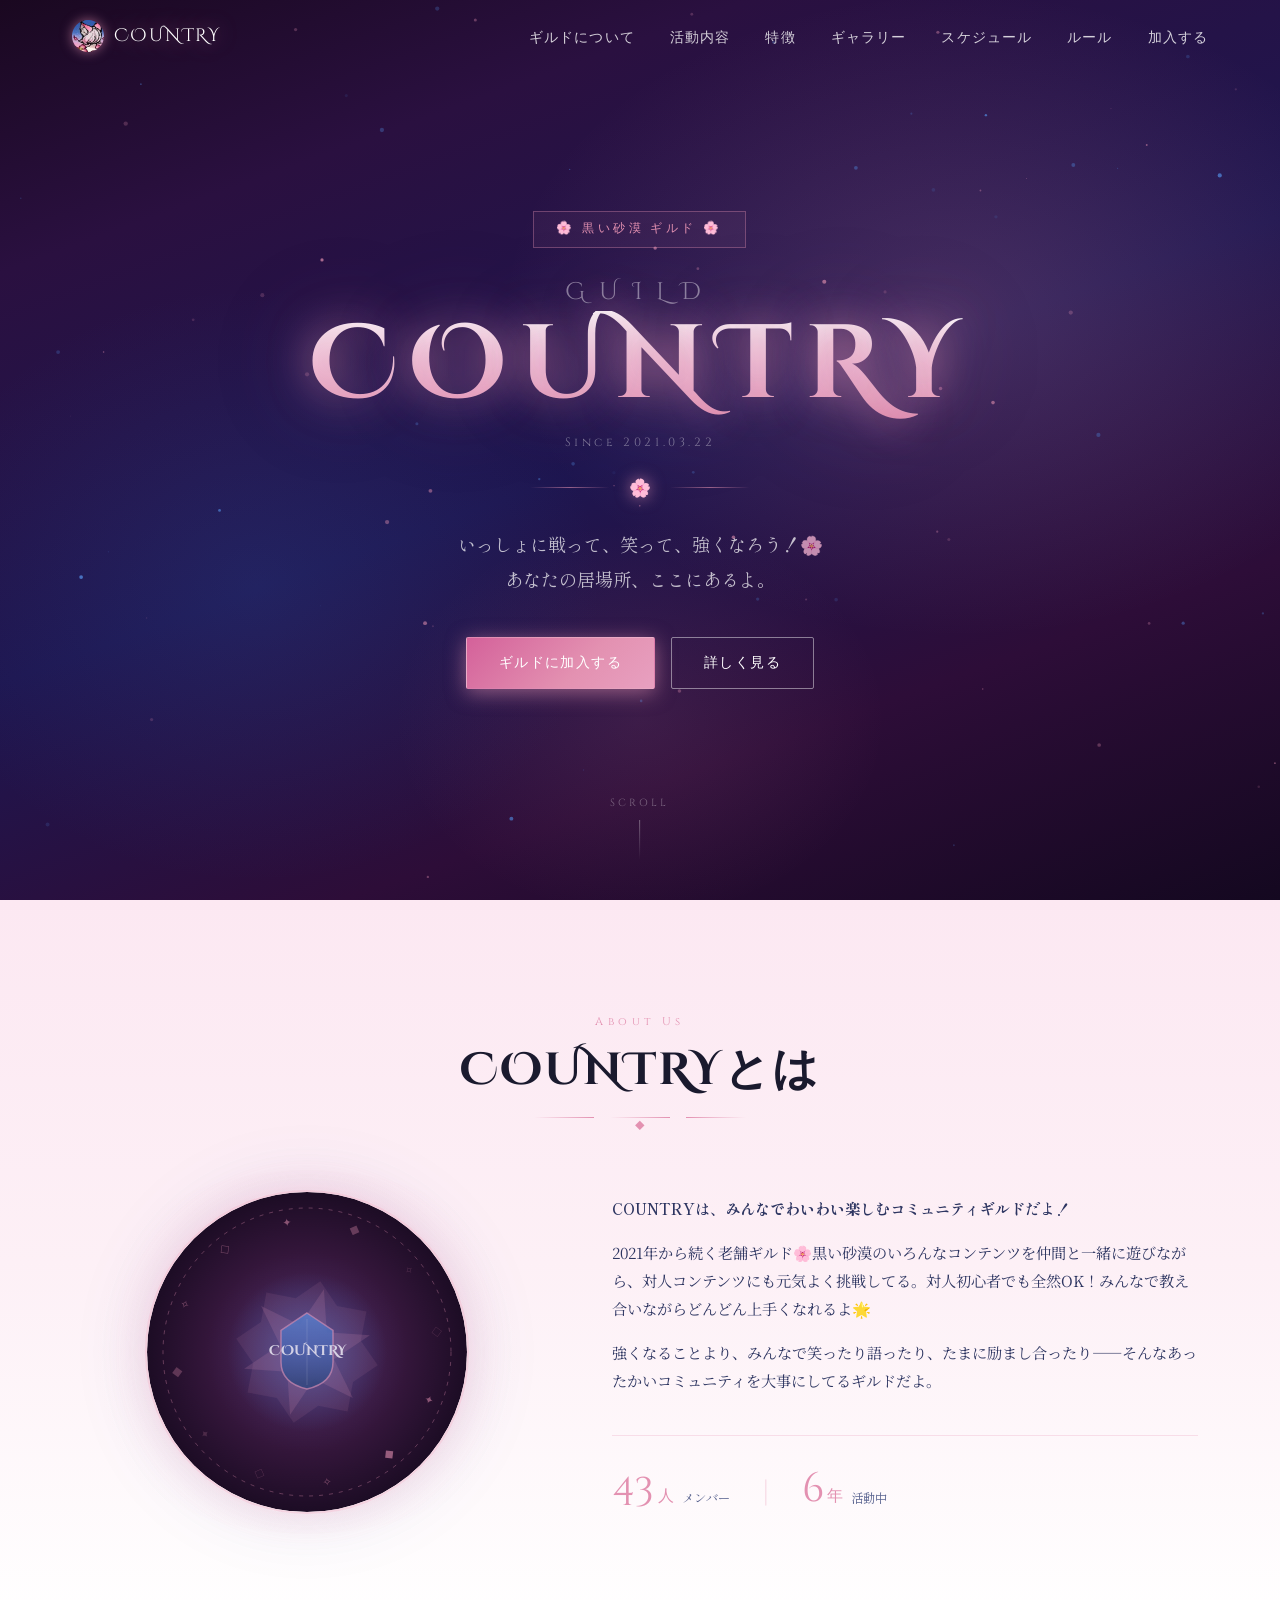
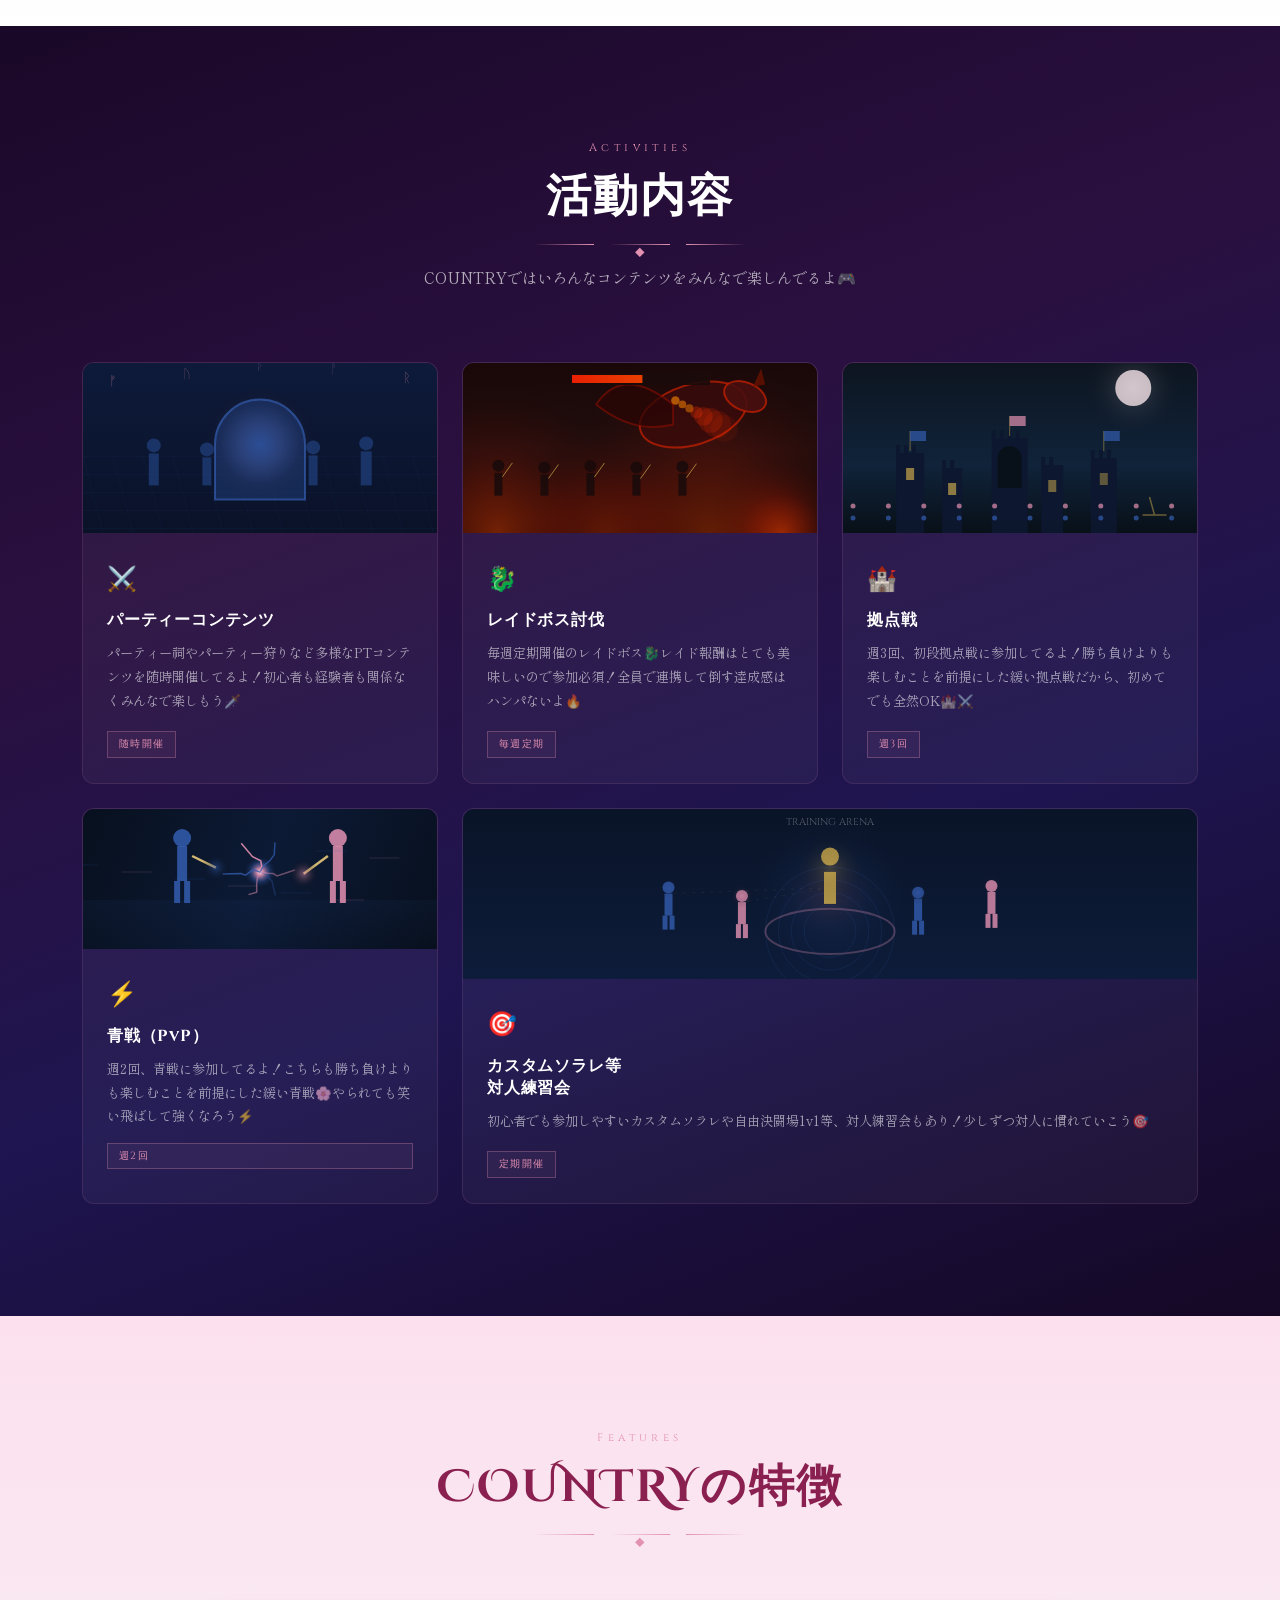
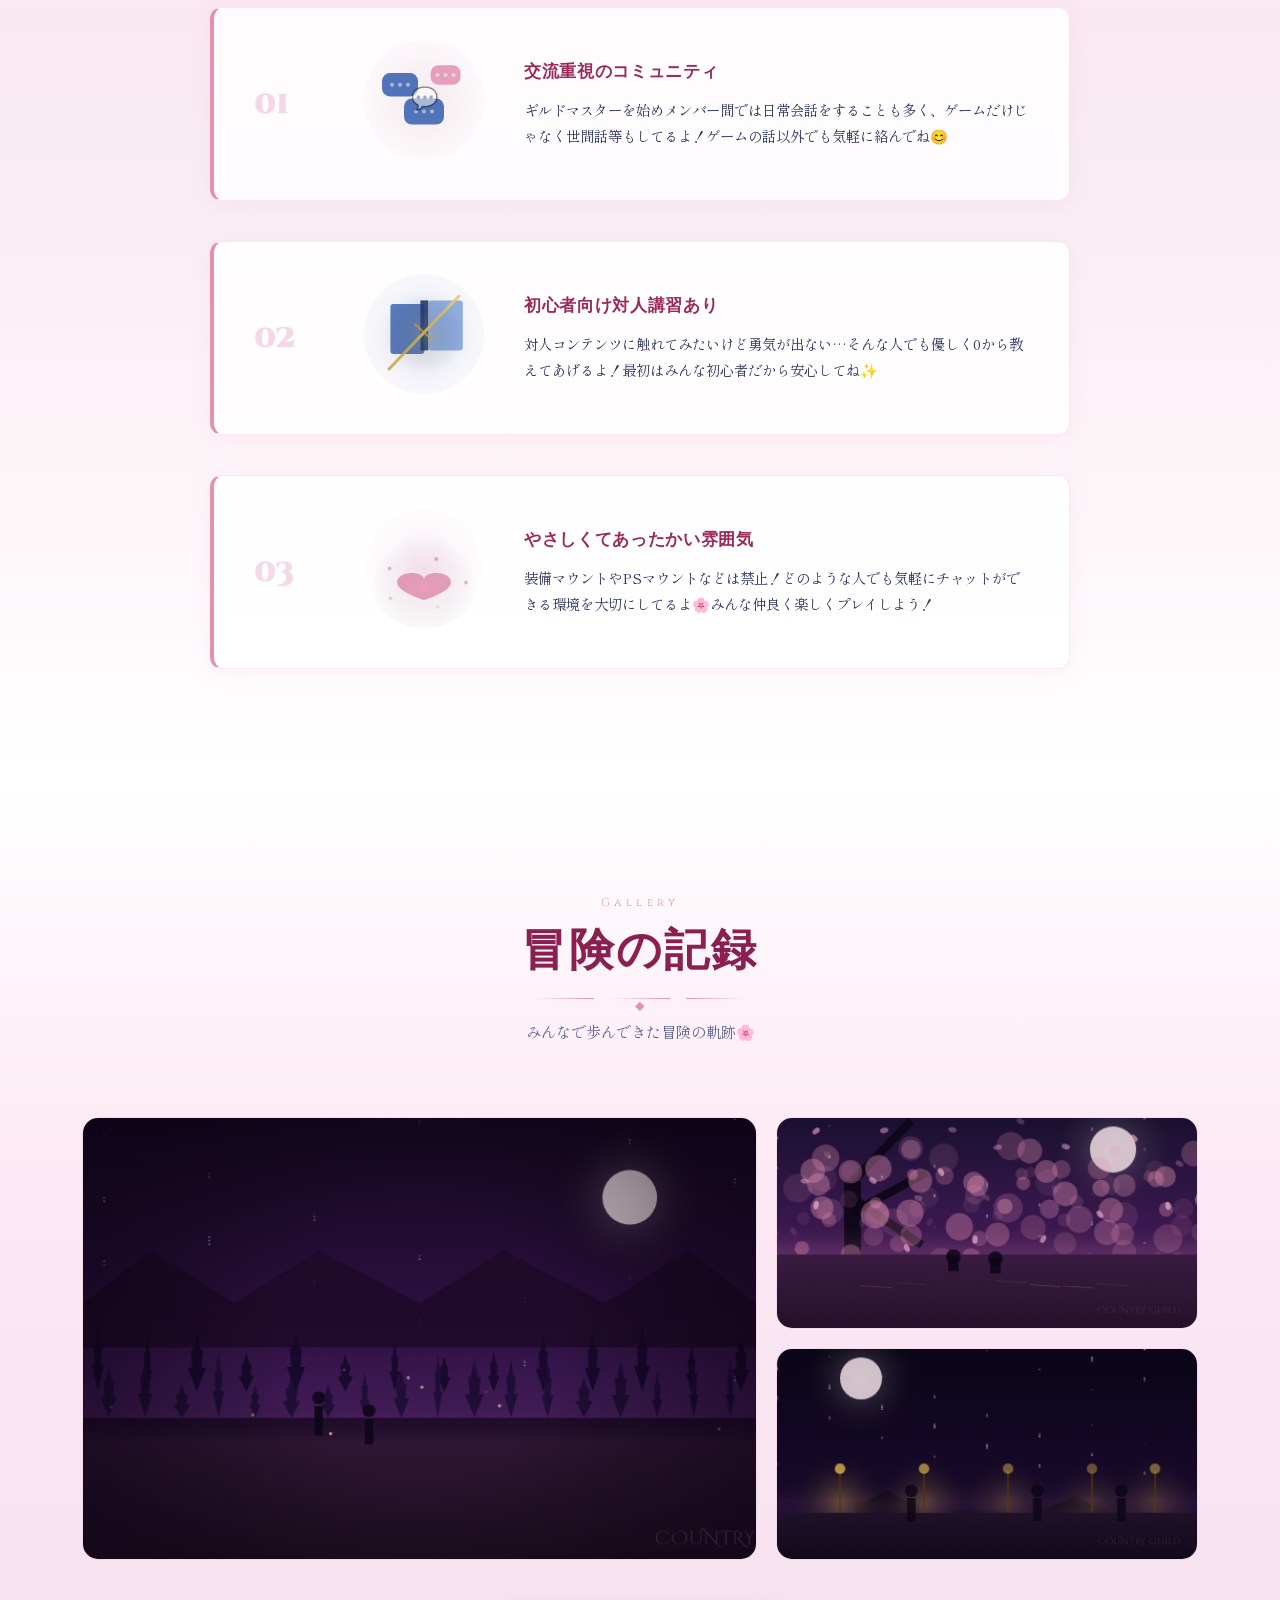
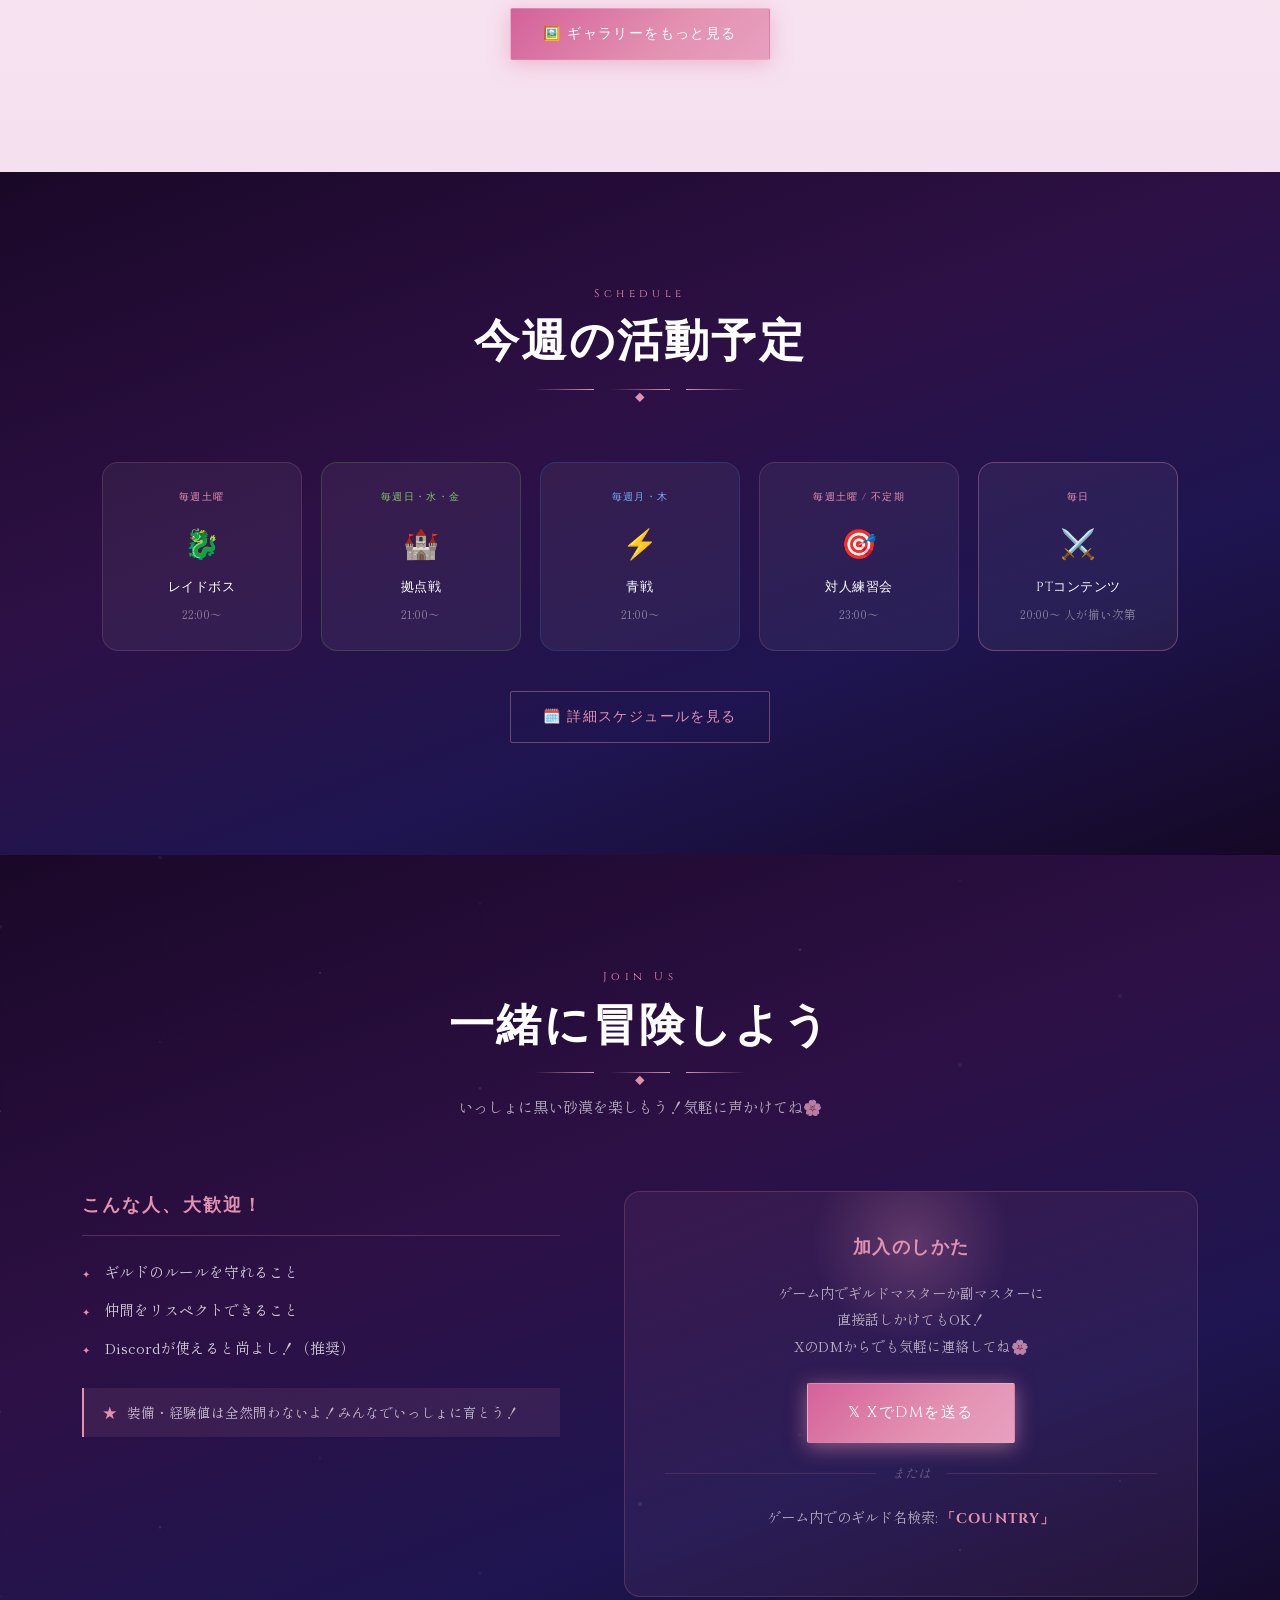
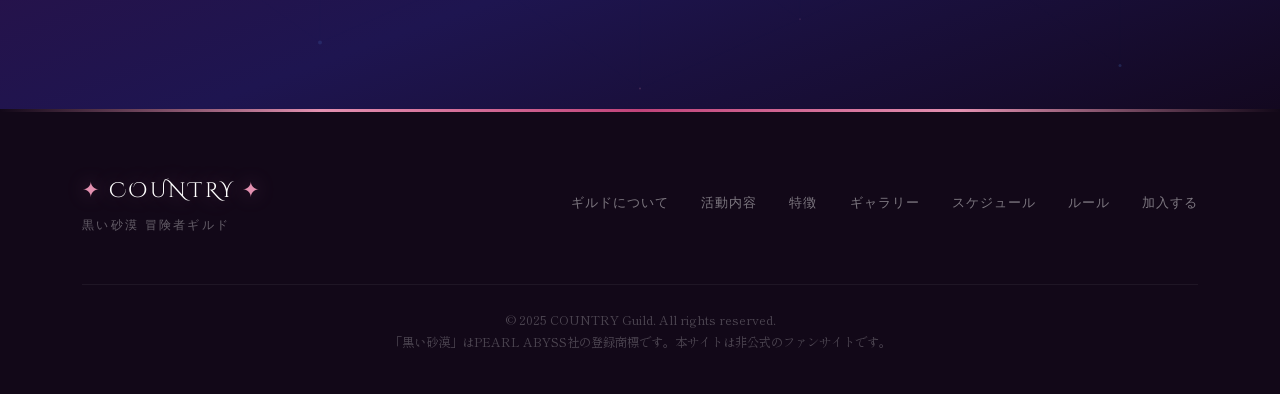
==== commit fd9ba0fa: "ハンバーガーメニューが開かない問題を修正。連絡先をDCからXに変更。" ====
--- a/country-bdo/index.html
+++ b/country-bdo/index.html
@@ -384,9 +384,9 @@
           <div class="cta-box">
             <div class="cta-glow"></div>
             <h3>加入のしかた</h3>
-            <p>ゲーム内でギルドマスターか副マスターに<br>直接話しかけてもOK！<br>Discordからでも気軽に連絡してね🌸</p>
+            <p>ゲーム内でギルドマスターか副マスターに<br>直接話しかけてもOK！<br>XのDMからでも気軽に連絡してね🌸</p>
             <div class="cta-buttons">
-              <a href="https://discord.com/users/xxuxxy" target="_blank" class="btn btn-primary btn-large">💬 Discordで申請する（xxuxxy）</a>
+              <a href="https://x.com/messages/compose?recipient_id=1020136337557487616&text=%E3%82%AE%E3%83%AB%E3%83%89%E3%81%AB%E5%85%A5%E3%82%8A%E3%81%9F%E3%81%84%E3%81%A7%E3%81%99" target="_blank" rel="noopener" class="btn btn-primary btn-large">𝕏 XでDMを送る</a>
             </div>
             <div class="cta-divider">
               <span></span><em>または</em><span></span>
@@ -426,8 +426,8 @@
     </div>
   </footer>
 
-  <script src="images.js"></script>
-  <script src="common.js"></script>
-  <script src="script.js"></script>
+  <script src="images.js" defer></script>
+  <script src="common.js" defer></script>
+  <script src="script.js" defer></script>
 </body>
 </html>
--- a/country-bdo/style.css
+++ b/country-bdo/style.css
@@ -113,6 +113,8 @@
 .nav-links a:hover::after { width: 100%; }
 
 .nav-toggle {
+  touch-action: manipulation;
+  -webkit-tap-highlight-color: transparent;
   display: none;
   flex-direction: column;
   gap: 5px;
